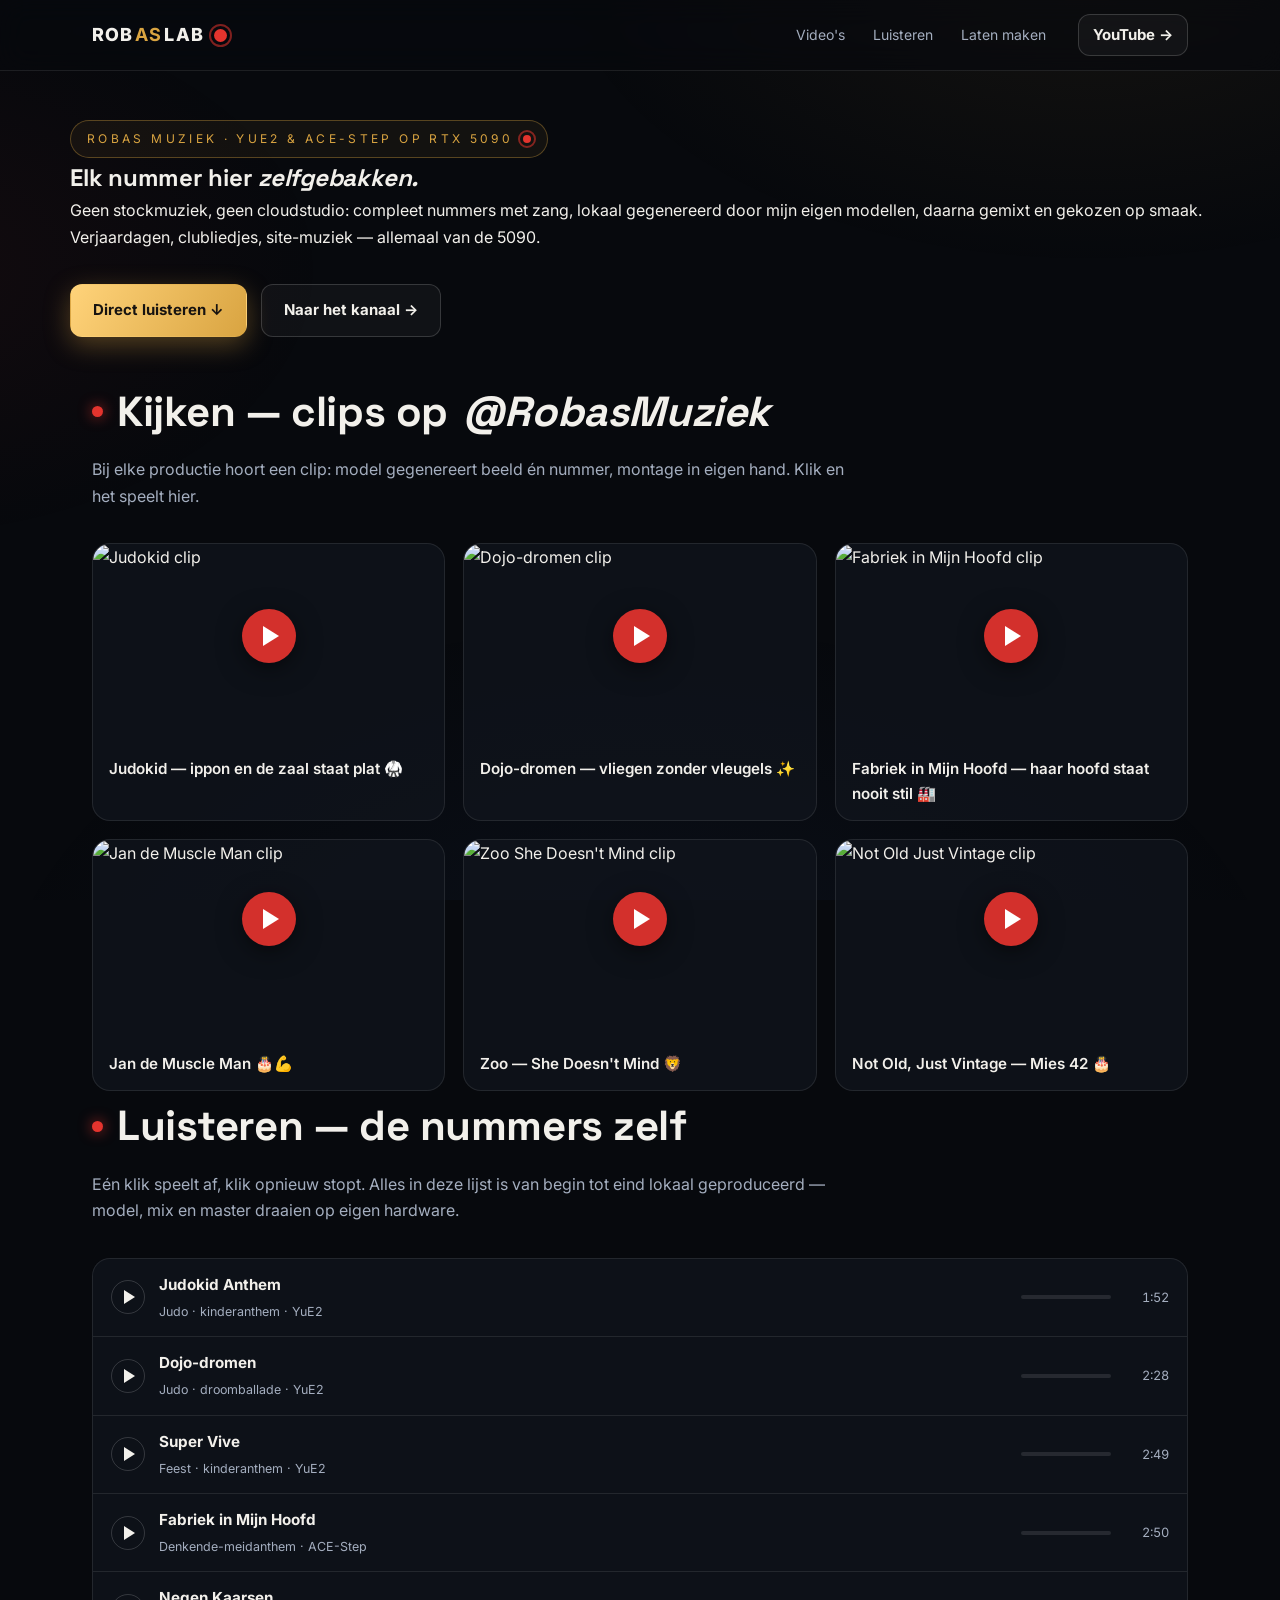
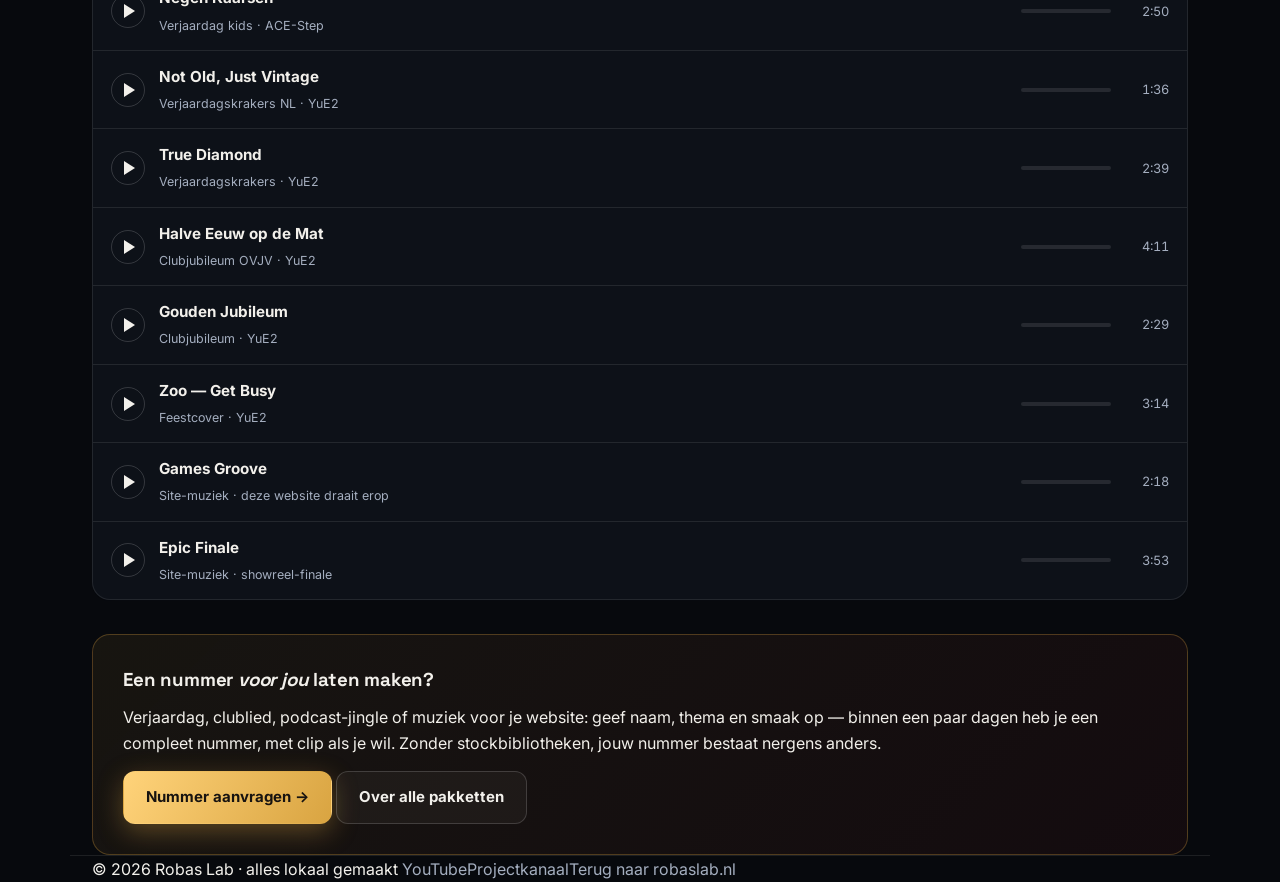
==== muziek/index.html @ 57763954 "Robas Muziek-subpagina: 12 volledige nummers (m4a), 6 YouTube-clips met speler+modal, 'laten maken' " ====
<!DOCTYPE html>
<html lang="nl">
<head>
<meta charset="utf-8">
<meta name="viewport" content="width=device-width,initial-scale=1">
<title>Robas Muziek — nummers gemaakt en gemixt op eigen machine</title>
<meta name="description" content="Alle muziek van Robas: compleet zelf geproduceerd met lokaal draaiende modellen (YuE2, ACE-Step) op één RTX 5090. Luister en kijk, en laat er een voor je maken.">
<link rel="preconnect" href="https://fonts.googleapis.com"><link rel="preconnect" href="https://fonts.gstatic.com" crossorigin>
<link href="https://fonts.googleapis.com/css2?family=Inter:wght@400;600;800&family=Space+Grotesk:wght@500;700&display=swap" rel="stylesheet">
<link rel="stylesheet" href="/assets/app.css">
<link rel="stylesheet" href="/assets/muziek.css">
<link rel="icon" href="data:image/svg+xml,<svg xmlns='http://www.w3.org/2000/svg' viewBox='0 0 100 100'><rect width='100' height='100' rx='22' fill='%2307090d'/><circle cx='50' cy='50' r='26' fill='%23e4342e'/></svg>">
<noscript><style>.rv{opacity:1!important;transform:none!important}</style></noscript>
</head>
<body>
<header><div class="wrap"><nav>
  <a class="brand" href="/">ROB<b>AS</b> LAB<span class="dot"></span></a>
  <span class="links">
    <a href="#videos">Video's</a><a href="#luisteren">Luisteren</a><a href="#latenmaken">Laten maken</a>
  </span>
  <a class="btn ghost" style="padding:8px 14px" href="https://www.youtube.com/@RobasMuziek" target="_blank" rel="noopener">YouTube →</a>
</nav></div></header>

<section class="mhero wrap">
  <span class="kicker rv">Robas Muziek · YuE2 &amp; ACE-Step op RTX 5090 <span class="dot"></span></span>
  <h1 class="rv" data-d="1">Elk nummer hier <em>zelfgebakken.</em></h1>
  <p class="lead rv" data-d="2">Geen stockmuziek, geen cloudstudio: compleet nummers met zang, lokaal gegenereerd door mijn eigen modellen, daarna gemixt en gekozen op smaak. Verjaardagen, clubliedjes, site-muziek — allemaal van de 5090.</p>
  <div class="cta rv" data-d="3">
    <a class="btn gold" href="#luisteren">Direct luisteren ↓</a>
    <a class="btn ghost" href="https://www.youtube.com/@RobasMuziek" target="_blank" rel="noopener">Naar het kanaal →</a>
  </div>
</section>

<!-- ══ VIDEO'S ══ -->
<section id="videos" class="wrap">
  <div class="sec-head">
    <h2 class="rv">Kijken — clips op <em>@RobasMuziek</em></h2>
    <p class="rv" data-d="1">Bij elke productie hoort een clip: model gegenereert beeld én nummer, montage in eigen hand. Klik en het speelt hier.</p>
  </div>
  <div class="mgrid">
    <div class="vcard rv" data-yt="zWCzYhRotI8" data-label="Judokid — ippon en de zaal staat plat">
      <img src="https://i.ytimg.com/vi/zWCzYhRotI8/hqdefault.jpg" alt="Judokid clip" loading="lazy"><span class="vp"><i></i></span>
      <div class="vt">Judokid — ippon en de zaal staat plat 🥋</div></div>
    <div class="vcard rv" data-d="1" data-yt="0TC6PW0nNoo" data-label="Dojo-dromen — vliegen zonder vleugels">
      <img src="https://i.ytimg.com/vi/0TC6PW0nNoo/hqdefault.jpg" alt="Dojo-dromen clip" loading="lazy"><span class="vp"><i></i></span>
      <div class="vt">Dojo-dromen — vliegen zonder vleugels ✨</div></div>
    <div class="vcard rv" data-d="2" data-yt="xko_4POZR04" data-label="Fabriek in Mijn Hoofd — haar hoofd staat nooit stil">
      <img src="https://i.ytimg.com/vi/xko_4POZR04/hqdefault.jpg" alt="Fabriek in Mijn Hoofd clip" loading="lazy"><span class="vp"><i></i></span>
      <div class="vt">Fabriek in Mijn Hoofd — haar hoofd staat nooit stil 🏭</div></div>
    <div class="vcard rv" data-d="3" data-yt="HF27YmNnp_c" data-label="Jan de Muscle Man — de enige waar de Hulk niet aan tippen kan">
      <img src="https://i.ytimg.com/vi/HF27YmNnp_c/hqdefault.jpg" alt="Jan de Muscle Man clip" loading="lazy"><span class="vp"><i></i></span>
      <div class="vt">Jan de Muscle Man 🎂💪</div></div>
    <div class="vcard rv" data-d="4" data-yt="4wVKZ0HcINo" data-label="Zoo — She Doesn't Mind (Dirty Thirty-Four)">
      <img src="https://i.ytimg.com/vi/4wVKZ0HcINo/hqdefault.jpg" alt="Zoo She Doesn't Mind clip" loading="lazy"><span class="vp"><i></i></span>
      <div class="vt">Zoo — She Doesn't Mind 🦁</div></div>
    <div class="vcard rv" data-d="5" data-yt="xAdsl7TCZuU" data-label="Mies 42 — Not Old, Just Vintage">
      <img src="https://i.ytimg.com/vi/xAdsl7TCZuU/hqdefault.jpg" alt="Not Old Just Vintage clip" loading="lazy"><span class="vp"><i></i></span>
      <div class="vt">Not Old, Just Vintage — Mies 42 🎂</div></div>
  </div>
</section>

<!-- ══ LUISTEREN ══ -->
<section id="luisteren" class="wrap">
  <div class="sec-head">
    <h2 class="rv">Luisteren — de nummers zelf</h2>
    <p class="rv" data-d="1">Eén klik speelt af, klik opnieuw stopt. Alles in deze lijst is van begin tot eind lokaal geproduceerd — model, mix en master draaien op eigen hardware.</p>
  </div>
  <div class="player rv" data-d="2">
    <div class="prow" data-src="/media/muziek/judokid.m4a" data-dur="112"><span class="pbtn"><i></i></span><span class="pinfo"><b>Judokid Anthem</b><span>Judo · kinderanthem · YuE2</span></span><span class="pbar"><u></u></span><span class="ptime">1:52</span></div>
    <div class="prow" data-src="/media/muziek/dojo-dromen.m4a" data-dur="148"><span class="pbtn"><i></i></span><span class="pinfo"><b>Dojo-dromen</b><span>Judo · droomballade · YuE2</span></span><span class="pbar"><u></u></span><span class="ptime">2:28</span></div>
    <div class="prow" data-src="/media/muziek/super-vive.m4a" data-dur="169"><span class="pbtn"><i></i></span><span class="pinfo"><b>Super Vive</b><span>Feest · kinderanthem · YuE2</span></span><span class="pbar"><u></u></span><span class="ptime">2:49</span></div>
    <div class="prow" data-src="/media/muziek/fabriek.m4a" data-dur="170"><span class="pbtn"><i></i></span><span class="pinfo"><b>Fabriek in Mijn Hoofd</b><span>Denkende-meidanthem · ACE-Step</span></span><span class="pbar"><u></u></span><span class="ptime">2:50</span></div>
    <div class="prow" data-src="/media/muziek/negen-kaarsen.m4a" data-dur="170"><span class="pbtn"><i></i></span><span class="pinfo"><b>Negen Kaarsen</b><span>Verjaardag kids · ACE-Step</span></span><span class="pbar"><u></u></span><span class="ptime">2:50</span></div>
    <div class="prow" data-src="/media/muziek/not-old-vintage.m4a" data-dur="96"><span class="pbtn"><i></i></span><span class="pinfo"><b>Not Old, Just Vintage</b><span>Verjaardagskrakers NL · YuE2</span></span><span class="pbar"><u></u></span><span class="ptime">1:36</span></div>
    <div class="prow" data-src="/media/muziek/true-diamond.m4a" data-dur="159"><span class="pbtn"><i></i></span><span class="pinfo"><b>True Diamond</b><span>Verjaardagskrakers · YuE2</span></span><span class="pbar"><u></u></span><span class="ptime">2:39</span></div>
    <div class="prow" data-src="/media/muziek/halve-eeuw.m4a" data-dur="251"><span class="pbtn"><i></i></span><span class="pinfo"><b>Halve Eeuw op de Mat</b><span>Clubjubileum OVJV · YuE2</span></span><span class="pbar"><u></u></span><span class="ptime">4:11</span></div>
    <div class="prow" data-src="/media/muziek/gouden-jubileum.m4a" data-dur="149"><span class="pbtn"><i></i></span><span class="pinfo"><b>Gouden Jubileum</b><span>Clubjubileum · YuE2</span></span><span class="pbar"><u></u></span><span class="ptime">2:29</span></div>
    <div class="prow" data-src="/media/muziek/zoo-get-busy.m4a" data-dur="194"><span class="pbtn"><i></i></span><span class="pinfo"><b>Zoo — Get Busy</b><span>Feestcover · YuE2</span></span><span class="pbar"><u></u></span><span class="ptime">3:14</span></div>
    <div class="prow" data-src="/media/muziek/games-groove.m4a" data-dur="138"><span class="pbtn"><i></i></span><span class="pinfo"><b>Games Groove</b><span>Site-muziek · deze website draait erop</span></span><span class="pbar"><u></u></span><span class="ptime">2:18</span></div>
    <div class="prow" data-src="/media/muziek/epic-finale.m4a" data-dur="233"><span class="pbtn"><i></i></span><span class="pinfo"><b>Epic Finale</b><span>Site-muziek · showreel-finale</span></span><span class="pbar"><u></u></span><span class="ptime">3:53</span></div>
  </div>
</section>

<!-- ══ LATEN MAKEN ══ -->
<section id="latenmaken" class="wrap">
  <div class="mbox rv">
    <h3>Een nummer <em>voor jou</em> laten maken?</h3>
    <p>Verjaardag, clublied, podcast-jingle of muziek voor je website: geef naam, thema en smaak op — binnen een paar dagen heb je een compleet nummer, met clip als je wil. Zonder stockbibliotheken, jouw nummer bestaat nergens anders.</p>
    <div class="row" style="margin-top:14px"><a class="btn gold" href="mailto:robaslab@gmail.com?subject=Muziek%20laten%20maken&body=Thema%2Fnaam%3A%20%0AWanneer%20is%27t%20voor%3A%20%0ASmaak%20(stijl%2C%20voorbeelden)%3A%20">Nummer aanvragen →</a>
    <a class="btn ghost" href="/#diensten">Over alle pakketten</a></div>
  </div>
</section>

<footer class="wrap"><div class="frow">
  <span>© 2026 Robas Lab · alles lokaal gemaakt</span>
  <span class="fsocials"><a href="https://www.youtube.com/@RobasMuziek" target="_blank" rel="noopener">YouTube</a><a href="https://www.youtube.com/@RobasLab" target="_blank" rel="noopener">Projectkanaal</a><a href="/">Terug naar robaslab.nl</a></span>
</div></footer>

<!-- lightbox -->
<figure id="lb"><button class="x" aria-label="Sluiten">×</button><div class="frame"></div><figcaption></figcaption></figure>

<script src="/assets/muziek.js" defer></script>
</body>
</html>
---- assets/app.css ----
/* ═══════════════ ROBAS LAB — huisstijl 2026 ═══════════════ */
:root{
  --bg:#07090d; --bg2:#0b0f16; --panel:rgba(17,22,30,.72); --panel-solid:#11151d;
  --tx:#f2f0eb; --dim:#a4aebf; --acc:#d9a441; --acc2:#ffd37a; --red:#e4342e;
  --line:rgba(255,255,255,.09); --line2:rgba(255,255,255,.16);
  --glass:blur(14px) saturate(1.3);
  --r:18px; --shadow:0 18px 50px rgba(0,0,0,.5);
}
*{box-sizing:border-box;margin:0;padding:0}
html{scroll-behavior:smooth;scroll-padding-top:92px}
body{background:var(--bg);color:var(--tx);font-family:Inter,ui-sans-serif,system-ui,"Segoe UI",Roboto,Arial,sans-serif;line-height:1.65;overflow-x:hidden}
body::before{content:"";position:fixed;inset:0;background:
  radial-gradient(900px 520px at 85% -5%, rgba(217,164,65,.07), transparent 60%),
  radial-gradient(760px 460px at -10% 30%, rgba(228,52,46,.06), transparent 60%),
  radial-gradient(1100px 700px at 50% 115%, rgba(70,110,190,.08), transparent 60%);
  pointer-events:none;z-index:0}
h1,h2,h3,.disp{font-family:"Space Grotesk",Inter,sans-serif;letter-spacing:-.01em}
a{color:var(--acc);text-decoration:none}
img,video{max-width:100%;display:block}
.wrap{max-width:1140px;margin:0 auto;padding:0 22px;position:relative;z-index:2}
::selection{background:var(--red);color:#fff}

/* ── voortgangsbalk + header ── */
#bar{position:fixed;top:0;left:0;height:3px;width:0;z-index:60;
  background:linear-gradient(90deg,var(--red),var(--acc));box-shadow:0 0 12px rgba(217,164,65,.7)}
header{position:fixed;top:0;left:0;right:0;z-index:50;background:rgba(7,9,13,.62);backdrop-filter:var(--glass);
  border-bottom:1px solid var(--line);transition:background .3s}
header.solid{background:rgba(7,9,13,.88)}
nav{display:flex;align-items:center;gap:20px;height:70px}
.brand{font-weight:800;letter-spacing:.06em;font-size:18px;color:var(--tx);display:flex;align-items:center;gap:2px}
.brand b{color:var(--acc)}
.dot{position:relative;width:13px;height:13px;border-radius:50%;background:var(--red);margin-left:8px;flex:none}
.dot::after{content:"";position:absolute;inset:-5px;border-radius:50%;border:2px solid rgba(228,52,46,.55);animation:ping 2.4s ease-out infinite}
@keyframes ping{0%{transform:scale(.4);opacity:1}70%{transform:scale(1.5);opacity:0}100%{opacity:0}}
nav .links{margin-left:auto;display:flex;gap:4px;align-items:center}
nav .links a{color:var(--dim);font-size:14px;padding:8px 12px;border-radius:10px;transition:.2s}
nav .links a:hover{color:var(--tx);background:rgba(255,255,255,.06)}
nav .links a.on{color:var(--acc)}
#bgmBtn{display:flex;align-items:center;gap:9px;border:1px solid var(--line2);background:rgba(255,255,255,.05);
  color:var(--tx);border-radius:999px;padding:8px 14px;font:inherit;font-size:13px;cursor:pointer;transition:.25s}
#bgmBtn:hover{border-color:var(--acc);color:var(--acc)}
#bgmBtn .eq{display:flex;gap:2px;align-items:flex-end;height:14px}
#bgmBtn .eq i{width:3px;background:var(--dim);border-radius:2px;transition:background .3s}
#bgmBtn .eq i:nth-child(1){height:4px}#bgmBtn .eq i:nth-child(2){height:9px}#bgmBtn .eq i:nth-child(3){height:6px}#bgmBtn .eq i:nth-child(4){height:11px}#bgmBtn .eq i:nth-child(5){height:5px}
#bgmBtn.on{border-color:var(--acc);color:var(--acc);box-shadow:0 0 18px rgba(217,164,65,.25)}
#bgmBtn.on .eq i{background:var(--acc);animation:eq .9s ease-in-out infinite}
#bgmBtn.on .eq i:nth-child(2){animation-delay:.15s}#bgmBtn.on .eq i:nth-child(3){animation-delay:.3s}
#bgmBtn.on .eq i:nth-child(4){animation-delay:.45s}#bgmBtn.on .eq i:nth-child(5){animation-delay:.6s}
@keyframes eq{0%,100%{height:4px}50%{height:14px}}

/* ── hero ── */
#net{position:fixed;inset:0;width:100%;height:100%;z-index:1;pointer-events:none}
.hero{min-height:100svh;display:flex;flex-direction:column;justify-content:center;padding:110px 0 70px;position:relative}
.hero-grid{display:grid;grid-template-columns:1.35fr .9fr;gap:44px;align-items:center}
.term{background:rgba(10,13,19,.85);border:1px solid rgba(217,164,65,.30);border-radius:14px;overflow:hidden;
  box-shadow:0 22px 60px rgba(0,0,0,.55),0 0 40px rgba(217,164,65,.08);backdrop-filter:blur(6px)}
.term .tbar{display:flex;align-items:center;gap:7px;padding:10px 14px;border-bottom:1px solid var(--line);background:rgba(255,255,255,.03)}
.term .tbar i{width:10px;height:10px;border-radius:50%;opacity:.85}
.term .tbar span{margin-left:8px;font-size:11.5px;color:var(--dim);font-family:ui-monospace,Consolas,Menlo,monospace;letter-spacing:.06em}
.term pre{margin:0;padding:16px 16px 18px;font-family:ui-monospace,Consolas,Menlo,monospace;font-size:12.6px;line-height:1.8;color:#9fb3c8;min-height:272px;white-space:pre-wrap}
.term pre b{color:var(--acc);font-weight:600}
.term pre em{color:#7bd88f;font-style:normal}
.term pre s{color:#5f6b7d;text-decoration:none}
.term .cursor{display:inline-block;width:8px;height:14px;background:var(--acc);vertical-align:-2px;animation:blink 1.1s steps(1) infinite}
@keyframes blink{50%{opacity:0}}
.kicker{display:inline-flex;align-items:center;gap:10px;font-size:12px;letter-spacing:.28em;text-transform:uppercase;color:var(--acc);
  border:1px solid rgba(217,164,65,.35);border-radius:999px;padding:8px 16px;background:rgba(217,164,65,.06);width:max-content}
.kicker .dot{width:8px;height:8px;margin:0}
.hero h1{font-size:clamp(38px,7vw,74px);line-height:1.04;font-weight:800;margin-top:22px;max-width:16ch}
.hero h1 em{font-style:normal;background:linear-gradient(92deg,var(--acc2),var(--acc) 55%,var(--red));
  -webkit-background-clip:text;background-clip:text;color:transparent}
.hero .lead{max-width:640px;margin-top:22px;color:var(--dim);font-size:clamp(15px,2vw,19px)}
.badges{display:flex;gap:10px;flex-wrap:wrap;margin-top:26px}
.badge{border:1px solid var(--line);border-radius:999px;padding:8px 15px;font-size:13px;color:var(--dim);
  background:rgba(17,21,29,.55);backdrop-filter:blur(6px)}
.badge b{color:var(--acc);font-weight:600}
.cta{display:flex;gap:14px;margin-top:34px;flex-wrap:wrap}
.btn{display:inline-flex;align-items:center;gap:9px;text-align:center;font-weight:700;border-radius:12px;
  padding:13px 22px;font-size:15px;cursor:pointer;border:1px solid transparent;transition:.25s;font-family:inherit}
.btn.gold{background:linear-gradient(120deg,var(--acc2),var(--acc));color:#171310;box-shadow:0 8px 26px rgba(217,164,65,.35)}
.btn.gold:hover{transform:translateY(-2px);box-shadow:0 12px 34px rgba(217,164,65,.5)}
.btn.red{background:linear-gradient(120deg,#f0554f,var(--red));color:#fff;box-shadow:0 8px 26px rgba(228,52,46,.35)}
.btn.red:hover{transform:translateY(-2px)}
.btn.ghost{background:rgba(255,255,255,.04);border-color:var(--line2);color:var(--tx)}
.btn.ghost:hover{border-color:var(--acc);color:var(--acc)}
.hero .scrollhint{position:absolute;left:50%;bottom:26px;transform:translateX(-50%);color:var(--dim);font-size:11px;
  letter-spacing:.2em;text-transform:uppercase;display:flex;flex-direction:column;align-items:center;gap:8px;opacity:.8}
.hero .scrollhint::after{content:"";width:1px;height:34px;background:linear-gradient(var(--acc),transparent);animation:drop 1.8s ease-in-out infinite}
@keyframes drop{0%{transform:scaleY(0);transform-origin:top}50%{transform:scaleY(1)}100%{transform:scaleY(0);transform-origin:bottom}}

/* ── stats ── */
.stats{display:grid;grid-template-columns:repeat(4,1fr);gap:14px;margin-top:46px}
.stat{background:var(--panel);border:1px solid var(--line);border-radius:var(--r);padding:18px 16px;backdrop-filter:blur(8px);
  transition:border-color .3s,transform .3s}
.stat:hover{border-color:rgba(217,164,65,.5);transform:translateY(-3px)}
.stat .n{font-family:"Space Grotesk";font-size:clamp(26px,4vw,38px);font-weight:700;color:var(--acc);line-height:1}
.stat .n small{font-size:.45em;color:var(--dim);font-weight:500}
.stat .l{font-size:12.5px;color:var(--dim);margin-top:7px}
.footnote{font-size:12px;color:#77839a;margin-top:22px}

/* ── marquee ── */
.marquee{border-top:1px solid var(--line);border-bottom:1px solid var(--line);overflow:hidden;padding:14px 0;
  background:rgba(255,255,255,.02);position:relative;z-index:2}
.marquee .track{display:flex;gap:44px;white-space:nowrap;width:max-content;animation:slide 36s linear infinite}
.marquee span{color:var(--dim);font-size:13px;letter-spacing:.12em;text-transform:uppercase;display:flex;gap:44px;align-items:center}
.marquee b{color:var(--acc);font-weight:600}
.marquee i{color:var(--red);font-style:normal}
@keyframes slide{to{transform:translateX(-50%)}}

/* ── secties ── */
section{padding:84px 0;position:relative;z-index:2}
.sec-head{margin-bottom:34px}
h2{font-size:clamp(26px,4vw,42px);display:flex;align-items:center;gap:14px}
h2::before{content:"";width:11px;height:11px;border-radius:50%;background:var(--red);flex:none;box-shadow:0 0 14px rgba(228,52,46,.8)}
.sec-head p{color:var(--dim);margin-top:10px;max-width:760px}
.chips{display:flex;gap:10px;flex-wrap:wrap;margin-top:20px}
.chip{border:1px solid var(--line2);background:transparent;color:var(--dim);border-radius:999px;padding:8px 16px;
  font:inherit;font-size:13px;cursor:pointer;transition:.2s}
.chip:hover{color:var(--tx);border-color:var(--acc)}
.chip.on{background:var(--acc);border-color:var(--acc);color:#171310;font-weight:700}

/* ── showcase grid + kaarten ── */
.grid{display:grid;grid-template-columns:repeat(auto-fill,minmax(320px,1fr));gap:20px}
.card{position:relative;background:var(--panel);border:1px solid var(--line);border-radius:var(--r);overflow:hidden;
  display:flex;flex-direction:column;backdrop-filter:blur(8px);transition:transform .35s cubic-bezier(.2,.7,.3,1),border-color .35s,box-shadow .35s,opacity .4s}
.card:hover{border-color:rgba(217,164,65,.45);box-shadow:var(--shadow),0 0 0 1px rgba(217,164,65,.15)}
.card.dimmed{opacity:.25;filter:grayscale(.6)}
.card .media{position:relative;aspect-ratio:16/9;background:#000;cursor:pointer;border-bottom:1px solid var(--line)}
.card .media img{width:100%;height:100%;object-fit:cover;transition:transform .5s,filter .5s;filter:saturate(.9)}
.card:hover .media img{transform:scale(1.05);filter:saturate(1.1)}
.card .media .play{position:absolute;inset:0;display:grid;place-items:center;background:linear-gradient(rgba(0,0,0,.1),rgba(0,0,0,.45));transition:.3s}
.card .media .play i{width:58px;height:58px;border-radius:50%;display:grid;place-items:center;font-style:normal;font-size:20px;
  background:rgba(7,9,13,.78);border:1.5px solid rgba(255,255,255,.75);color:#fff;backdrop-filter:blur(4px);box-shadow:0 6px 18px rgba(0,0,0,.5);transition:.3s}
.card .media:hover .play i{background:var(--red);border-color:var(--red);transform:scale(1.12)}
.card .media .dur{position:absolute;right:10px;bottom:10px;font-size:11.5px;background:rgba(7,9,13,.8);border:1px solid var(--line);
  border-radius:6px;padding:3px 8px;color:#cfd6e2}
.card .body{padding:20px 22px 22px;display:flex;flex-direction:column;gap:10px;flex:1}
.tag{align-self:flex-start;font-size:10.5px;letter-spacing:.14em;text-transform:uppercase;color:var(--acc);
  border:1px solid rgba(217,164,65,.4);border-radius:6px;padding:3px 9px;background:rgba(217,164,65,.07)}
.tag.red{color:#ff8d88;border-color:rgba(228,52,46,.45);background:rgba(228,52,46,.08)}
.tag.blue{color:#7fb2ff;border-color:rgba(100,150,255,.4);background:rgba(100,150,255,.08)}
.card h3{font-size:19px}
.card p{color:var(--dim);font-size:14.5px;display:-webkit-box;-webkit-line-clamp:4;-webkit-box-orient:vertical;overflow:hidden}
.card .row{display:flex;gap:10px;margin-top:auto;padding-top:12px;flex-wrap:wrap}
.card .mini{font-size:13px;font-weight:600;border:1px solid var(--line2);border-radius:9px;padding:8px 13px;color:var(--tx);
  background:rgba(255,255,255,.03);cursor:pointer;transition:.2s;font-family:inherit}
.card .mini:hover{border-color:var(--acc);color:var(--acc)}
.card .mini.solid{background:var(--acc);border-color:var(--acc);color:#171310}
.card .mini.solid:hover{filter:brightness(1.1);color:#171310}

/* muziek-kaart */
.trackrow{display:flex;align-items:center;gap:12px;border:1px solid var(--line);border-radius:12px;padding:10px 14px;background:rgba(255,255,255,.03)}
.trackrow button{width:38px;height:38px;flex:none;border-radius:50%;border:1px solid var(--line2);background:rgba(255,255,255,.05);
  color:var(--tx);font-size:14px;cursor:pointer;transition:.2s}
.trackrow button:hover{border-color:var(--acc);color:var(--acc)}
.trackrow button.playing{background:var(--acc);border-color:var(--acc);color:#171310}
.trackrow .tt{font-size:14px;font-weight:600}
.trackrow .ts{font-size:12px;color:var(--dim)}
.prog{flex:1;height:4px;border-radius:2px;background:rgba(255,255,255,.12);overflow:hidden}
.prog i{display:block;height:100%;width:0;background:var(--acc)}

/* ── live ── */
.livegrid{display:grid;grid-template-columns:1.35fr 1fr;gap:20px}
.livebox{border:1px solid var(--line);border-radius:var(--r);overflow:hidden;background:var(--panel-solid);position:relative;min-height:380px}
.livebox iframe{position:absolute;inset:0;width:100%;height:100%;border:0;background:#000}

/* ── diensten ── */
.pack{position:relative;background:var(--panel);border:1px solid var(--line);border-radius:var(--r);padding:26px 24px;
  display:flex;flex-direction:column;gap:12px;backdrop-filter:blur(8px);transition:transform .35s,border-color .35s,box-shadow .35s}
.pack:hover{border-color:rgba(217,164,65,.5);box-shadow:var(--shadow)}
.pack .num{font-family:"Space Grotesk";font-size:13px;color:var(--dim);letter-spacing:.2em}
.pack h3{font-size:22px}
.pack .price{font-family:"Space Grotesk";font-weight:700;color:var(--acc);font-size:17px}
.pack ul{list-style:none;color:var(--dim);font-size:14.5px;display:flex;flex-direction:column;gap:8px}
.pack li::before{content:"›";color:var(--red);font-weight:800;margin-right:9px}
.pack .btn{margin-top:auto;justify-content:center}
.pack.hot{border-color:rgba(217,164,65,.45);background:linear-gradient(160deg,rgba(217,164,65,.09),var(--panel))}
.pack .ribbon{position:absolute;top:-11px;right:18px;font-size:11px;font-weight:800;letter-spacing:.12em;text-transform:uppercase;
  background:linear-gradient(120deg,var(--acc2),var(--acc));color:#171310;padding:4px 12px;border-radius:999px;box-shadow:0 4px 14px rgba(217,164,65,.4)}

/* ── over ── */
.over{display:grid;grid-template-columns:1.5fr 1fr;gap:26px;align-items:start}
.prose p{color:var(--dim);margin-bottom:14px;font-size:15.5px}
.prose b{color:var(--tx)}
.timeline{border-left:2px solid var(--line);margin-left:8px;padding-left:24px;display:flex;flex-direction:column;gap:22px}
.tl{position:relative}
.tl::before{content:"";position:absolute;left:-31px;top:6px;width:12px;height:12px;border-radius:50%;background:var(--acc);box-shadow:0 0 12px rgba(217,164,65,.6)}
.tl h4{font-size:15.5px}.tl span{color:var(--dim);font-size:13.5px}
.principles{display:flex;flex-direction:column;gap:12px}
.pr{border:1px solid var(--line);border-left:3px solid var(--red);border-radius:12px;padding:14px 16px;background:rgba(255,255,255,.03)}
.pr b{display:block;font-size:14.5px;margin-bottom:3px}
.pr span{color:var(--dim);font-size:13.5px}

/* ── contact ── */
.contact{background:linear-gradient(150deg,rgba(217,164,65,.08),rgba(17,22,30,.85) 45%,rgba(228,52,46,.07));
  border:1px solid var(--line2);border-radius:26px;padding:clamp(28px,5vw,56px);text-align:center;position:relative;overflow:hidden}
.contact::before{content:"";position:absolute;width:340px;height:340px;border-radius:50%;background:radial-gradient(rgba(228,52,46,.18),transparent 70%);
  top:-140px;right:-100px;pointer-events:none}
.contact .lbl{font-size:13px;letter-spacing:.22em;text-transform:uppercase;color:var(--dim)}
.contact .mail{font-family:"Space Grotesk";font-size:clamp(24px,5vw,44px);font-weight:800;color:var(--acc);display:inline-block;margin:12px 0 6px;word-break:break-all}
.contact .mail:hover{color:var(--acc2)}
.socials{display:flex;gap:12px;justify-content:center;flex-wrap:wrap;margin-top:26px}
.socials a{border:1px solid var(--line2);border-radius:12px;padding:10px 16px;color:var(--dim);font-size:14px;transition:.2s}
.socials a:hover{color:var(--acc);border-color:var(--acc);transform:translateY(-2px)}

/* ── footer ── */
footer{border-top:1px solid var(--line);padding:30px 0;position:relative;z-index:2}
footer .foot{display:flex;gap:20px;flex-wrap:wrap;justify-content:space-between;align-items:center;color:var(--dim);font-size:14px}
footer a{color:var(--dim)}footer a:hover{color:var(--acc)}

/* ── lightbox ── */
#lb{position:fixed;inset:0;z-index:100;background:rgba(4,6,9,.88);backdrop-filter:blur(8px);display:none;
  align-items:center;justify-content:center;padding:24px}
#lb.show{display:flex;animation:fadein .25s ease}
@keyframes fadein{from{opacity:0}to{opacity:1}}
#lb .frame{position:relative;width:min(1080px,96vw);aspect-ratio:16/9;max-height:86vh;border-radius:16px;overflow:hidden;
  border:1px solid var(--line2);box-shadow:0 30px 80px rgba(0,0,0,.7);background:#000}
#lb video,#lb iframe{position:absolute;inset:0;width:100%;height:100%;border:0}
#lb .x{position:absolute;top:-42px;right:0;background:rgba(255,255,255,.08);border:1px solid var(--line2);color:#fff;
  width:34px;height:34px;border-radius:50%;cursor:pointer;font-size:16px}
#lb .x:hover{background:var(--red);border-color:var(--red)}
#lb figcaption{position:absolute;top:0;left:0;padding:12px 16px;font-size:14px;background:linear-gradient(rgba(0,0,0,.7),transparent);width:100%}

/* ── reveal ── */
.rv{opacity:0;transform:translateY(26px);transition:opacity .7s ease,transform .7s cubic-bezier(.2,.7,.3,1)}
.rv.in{opacity:1;transform:none}
.rv[data-d="1"]{transition-delay:.08s}.rv[data-d="2"]{transition-delay:.16s}.rv[data-d="3"]{transition-delay:.24s}
.rv[data-d="4"]{transition-delay:.32s}.rv[data-d="5"]{transition-delay:.4s}

/* toast */
#toast{position:fixed;bottom:26px;left:50%;transform:translate(-50%,80px);background:var(--panel-solid);border:1px solid var(--acc);
  color:var(--tx);border-radius:12px;padding:11px 18px;font-size:14px;z-index:120;transition:transform .35s;pointer-events:none}
#toast.show{transform:translate(-50%,0)}

/* ── responsive ── */
@media(max-width:940px){.livegrid,.over{grid-template-columns:1fr}.stats{grid-template-columns:repeat(2,1fr)}
  .hero-grid{grid-template-columns:1fr}.term{display:none}}
@media(max-width:640px){
  nav{height:auto;flex-wrap:wrap;gap:10px;padding:10px 0}
  nav .links{margin-left:0;width:100%;order:3;justify-content:space-between;flex-wrap:nowrap;gap:0}
  nav .links a{font-size:12.5px;padding:9px 4px}
  #bgmBtn{margin-left:auto;order:2;padding:7px 12px}
  .hero{min-height:auto;padding:104px 0 44px}
  .hero .scrollhint{display:none}
  .grid{grid-template-columns:1fr}
  html{scroll-padding-top:112px}
}
@media(prefers-reduced-motion:reduce){
  *,*::before,*::after{animation-duration:.001s!important;transition-duration:.15s!important}
  html{scroll-behavior:auto}
  .rv{opacity:1;transform:none}
  #net{display:none}
}

/* ── modelpark ── */
.mparks{display:grid;grid-template-columns:repeat(auto-fit,minmax(300px,1fr));gap:18px;margin-top:28px}
.mcard{background:var(--panel);border:1px solid var(--line);border-radius:var(--r);padding:22px 22px 18px;backdrop-filter:var(--glass);
  transition:transform .3s,border-color .3s,box-shadow .3s}
.mcard:hover{transform:translateY(-4px);border-color:rgba(217,164,65,.45);box-shadow:var(--shadow)}
.mcard h3{font-size:1rem;letter-spacing:.05em;text-transform:uppercase;color:var(--acc);margin-bottom:12px}
.mcard ul{list-style:none;display:flex;flex-direction:column;gap:8px}
.mcard li{font-size:.9rem;color:var(--tx);line-height:1.5;padding-left:15px;position:relative}
.mcard li::before{content:"";position:absolute;left:0;top:.55em;width:6px;height:6px;border-radius:50%;
  background:linear-gradient(135deg,var(--acc),var(--red))}
.mnote{margin-top:14px;font-size:.78rem;color:var(--dim);border-top:1px dashed var(--line);padding-top:10px}
---- assets/muziek.css ----
/* ═══ ROBAS MUZIEK — subpagina-stijl (bovenop app.css) ═══ */
.mhero{padding:120px 0 40px}
.mgrid{display:grid;grid-template-columns:repeat(auto-fit,minmax(280px,1fr));gap:18px;margin-top:26px}
.vcard{background:var(--panel);border:1px solid var(--line);border-radius:var(--r);overflow:hidden;cursor:pointer;
  transition:transform .3s,border-color .3s,box-shadow .3s;position:relative}
.vcard:hover{transform:translateY(-4px);border-color:rgba(217,164,65,.45);box-shadow:var(--shadow)}
.vcard img{width:100%;aspect-ratio:16/9;object-fit:cover;display:block}
.vcard .vt{padding:14px 16px;font-weight:600;font-size:.95rem}
.vcard .vp{position:absolute;top:calc(50% - 46px);left:50%;transform:translate(-50%,-50%);width:54px;height:54px;border-radius:50%;
  background:rgba(228,52,46,.92);display:flex;align-items:center;justify-content:center;box-shadow:0 6px 24px rgba(0,0,0,.5)}
.vcard .vp i{width:0;height:0;border-left:16px solid #fff;border-top:10px solid transparent;border-bottom:10px solid transparent;margin-left:4px}

.player{margin-top:26px;border:1px solid var(--line);border-radius:var(--r);background:var(--panel);backdrop-filter:var(--glass);overflow:hidden}
.prow{display:flex;align-items:center;gap:14px;padding:13px 18px;border-bottom:1px solid var(--line);cursor:pointer;transition:background .2s}
.prow:last-child{border-bottom:none}
.prow:hover{background:rgba(217,164,65,.06)}
.prow.on{background:rgba(217,164,65,.10)}
.pbtn{flex:0 0 34px;width:34px;height:34px;border-radius:50%;border:1px solid var(--line2);display:flex;align-items:center;justify-content:center;transition:border-color .2s,background .2s}
.prow:hover .pbtn,.prow.on .pbtn{border-color:var(--acc)}
.pbtn i{width:0;height:0;border-left:11px solid var(--tx);border-top:7px solid transparent;border-bottom:7px solid transparent;margin-left:2px}
.prow.on .pbtn i{border:none;width:11px;height:12px;border-left:4px solid var(--acc);border-right:4px solid var(--acc);margin-left:0}
.pinfo{flex:1;min-width:0}
.pinfo b{display:block;font-size:.95rem}
.pinfo span{font-size:.78rem;color:var(--dim)}
.pbar{flex:0 0 90px;height:4px;border-radius:2px;background:rgba(255,255,255,.10);overflow:hidden}
.pbar u{display:block;height:100%;width:0;background:linear-gradient(90deg,var(--red),var(--acc))}
.ptime{flex:0 0 44px;text-align:right;font-size:.8rem;color:var(--dim);font-variant-numeric:tabular-nums}

.mbox{margin-top:34px;padding:30px;border:1px solid rgba(217,164,65,.3);border-radius:var(--r);
  background:linear-gradient(135deg,rgba(217,164,65,.08),rgba(228,52,46,.06))}
.mbox h3{margin-bottom:8px}
@media(max-width:640px){.pbar{display:none}.mhero{padding:96px 0 24px}}
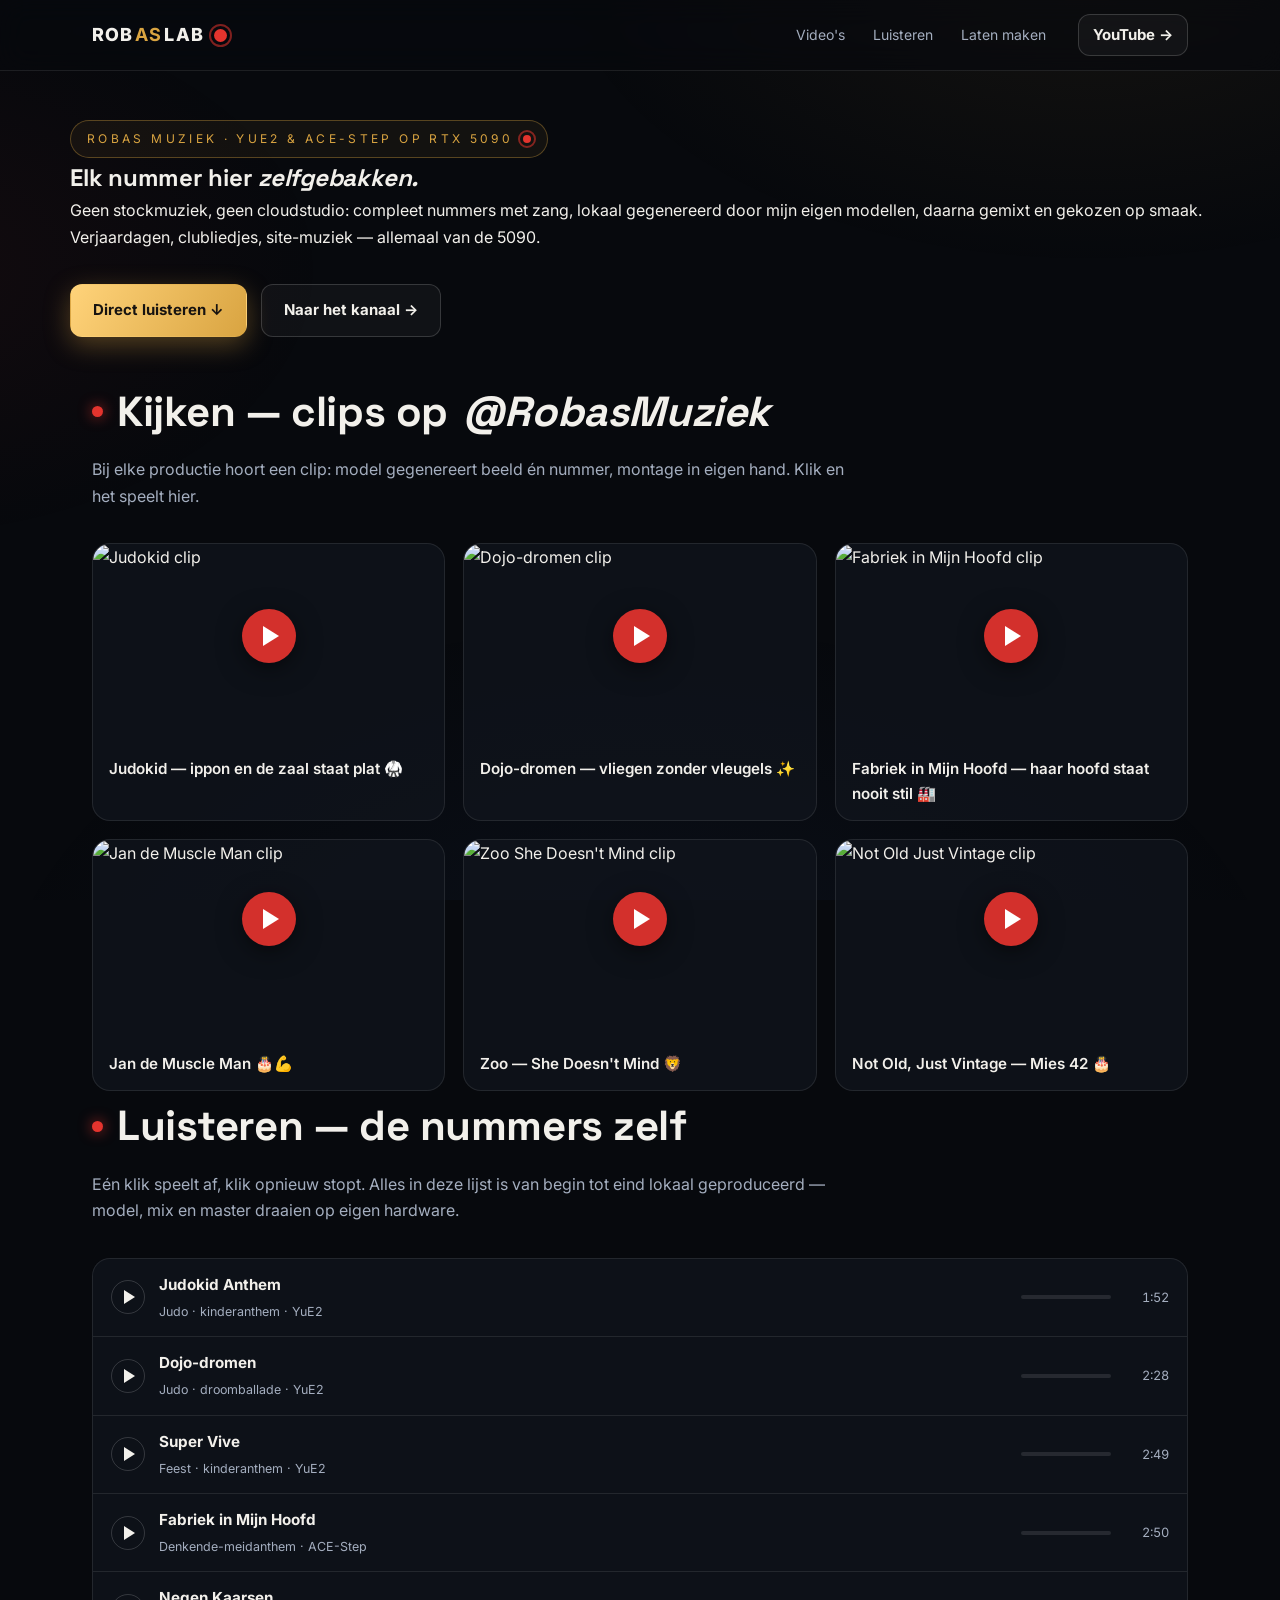
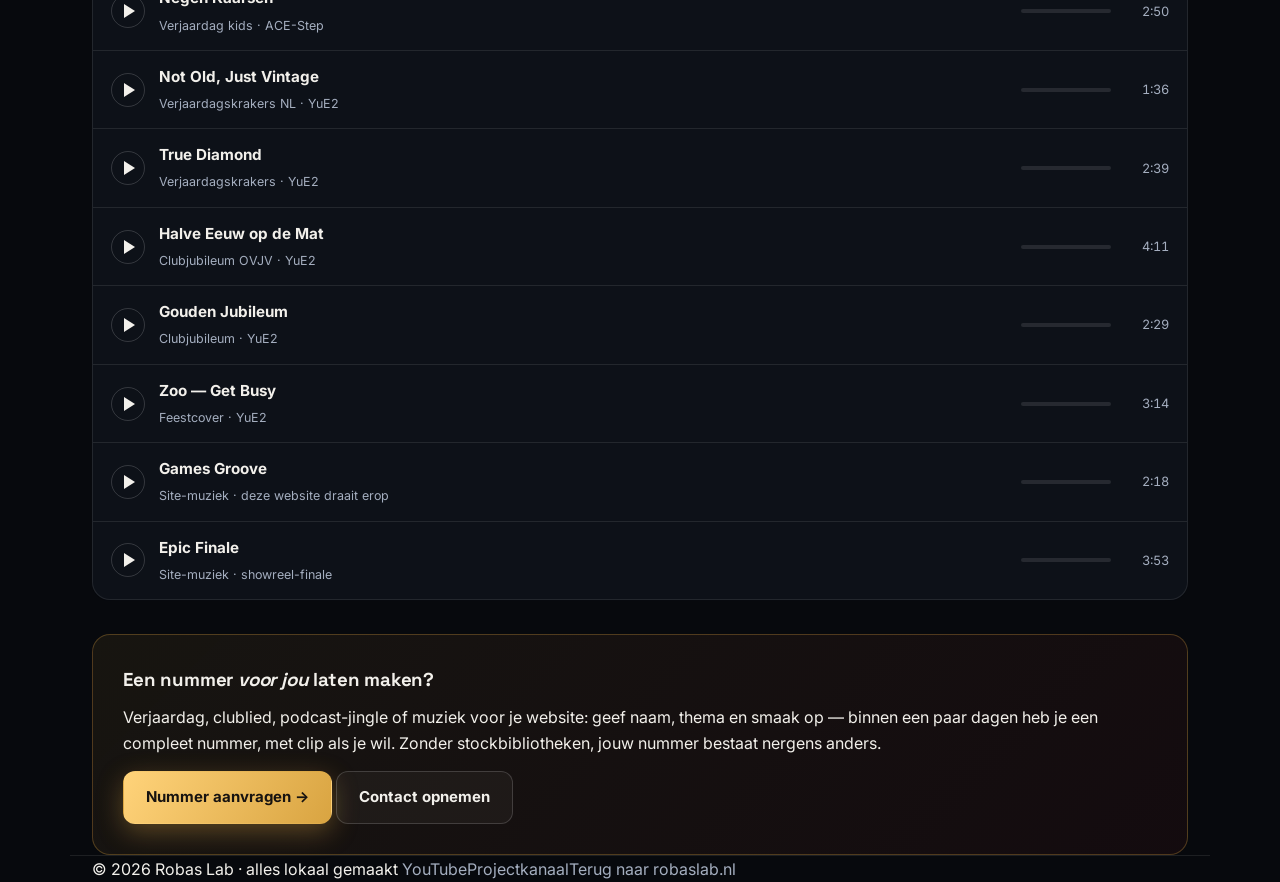
==== commit 4d1a5621: "site-inhoud bijgewerkt: modelpark, nav en contactstroom" ====
--- a/muziek/index.html
+++ b/muziek/index.html
@@ -87,7 +87,7 @@
     <h3>Een nummer <em>voor jou</em> laten maken?</h3>
     <p>Verjaardag, clublied, podcast-jingle of muziek voor je website: geef naam, thema en smaak op — binnen een paar dagen heb je een compleet nummer, met clip als je wil. Zonder stockbibliotheken, jouw nummer bestaat nergens anders.</p>
     <div class="row" style="margin-top:14px"><a class="btn gold" href="mailto:robaslab@gmail.com?subject=Muziek%20laten%20maken&body=Thema%2Fnaam%3A%20%0AWanneer%20is%27t%20voor%3A%20%0ASmaak%20(stijl%2C%20voorbeelden)%3A%20">Nummer aanvragen →</a>
-    <a class="btn ghost" href="/#diensten">Over alle pakketten</a></div>
+    <a class="btn ghost" href="/#contact">Contact opnemen</a></div>
   </div>
 </section>
 
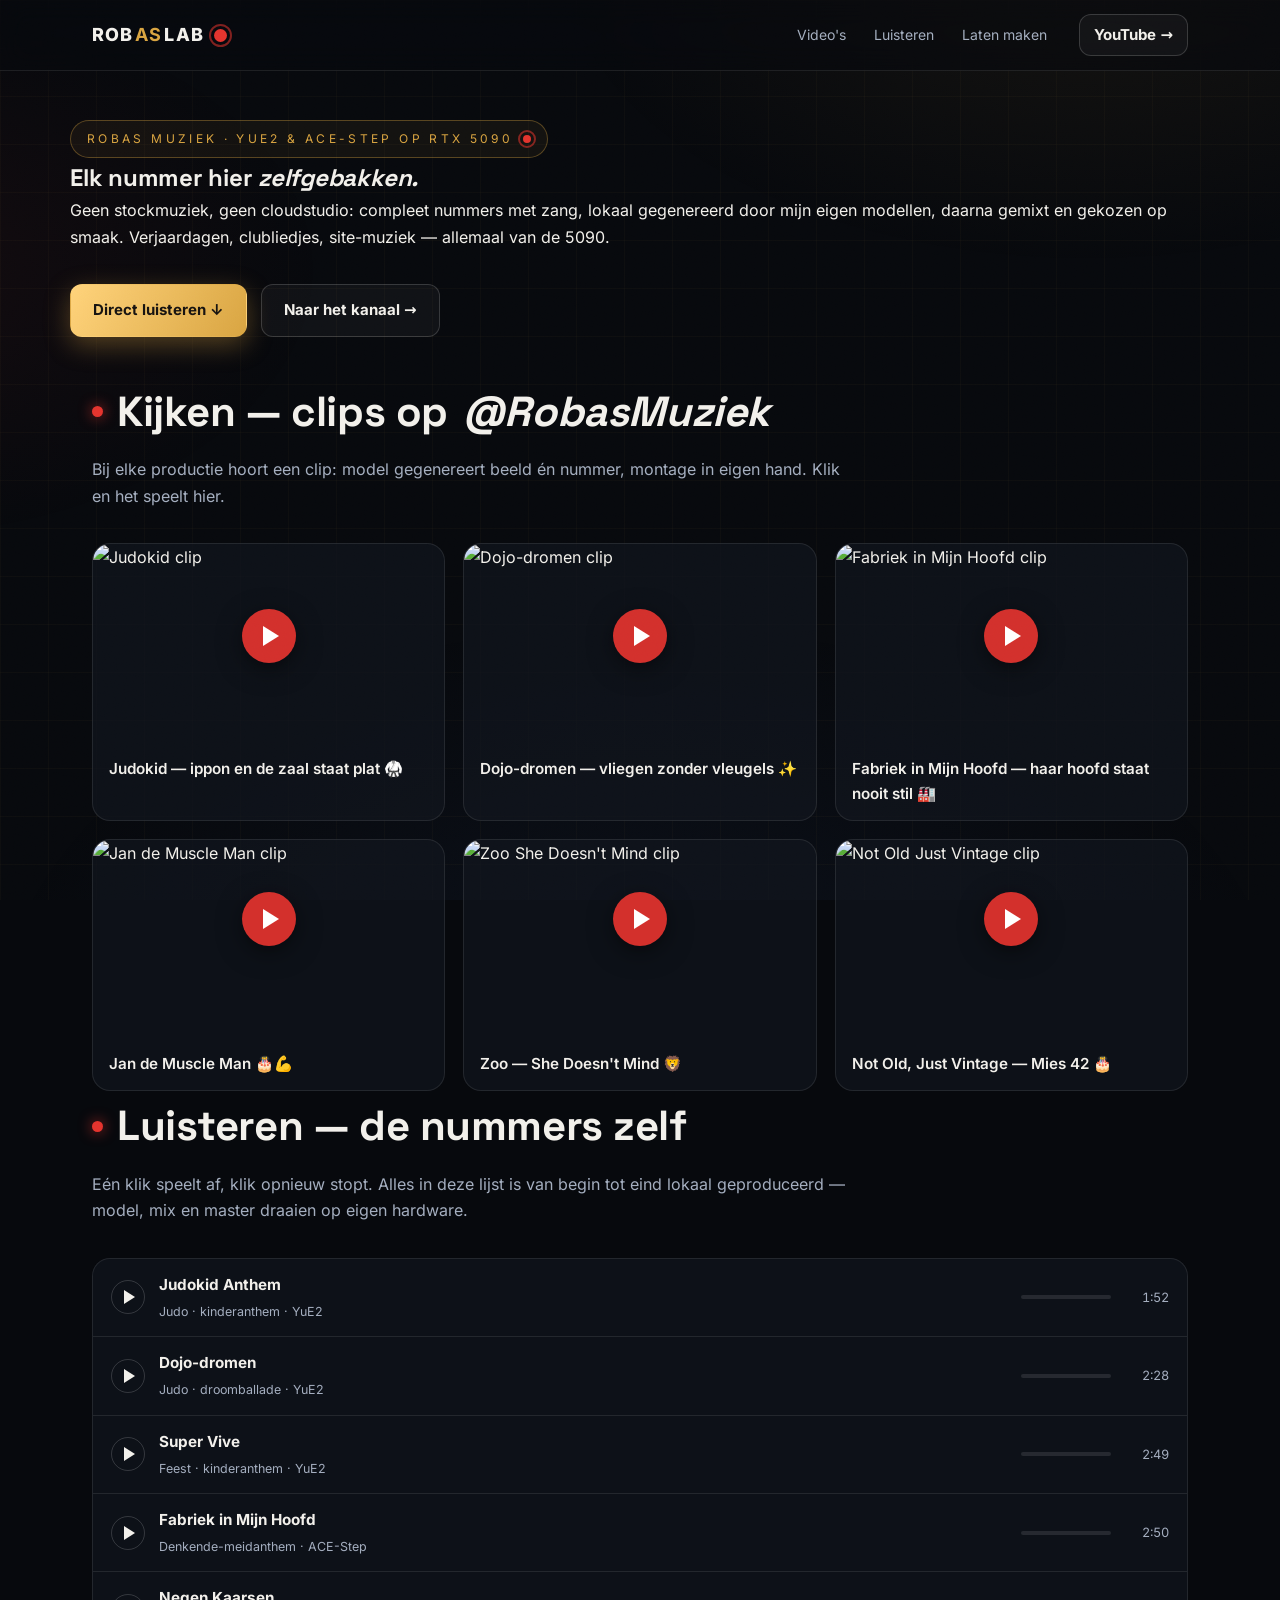
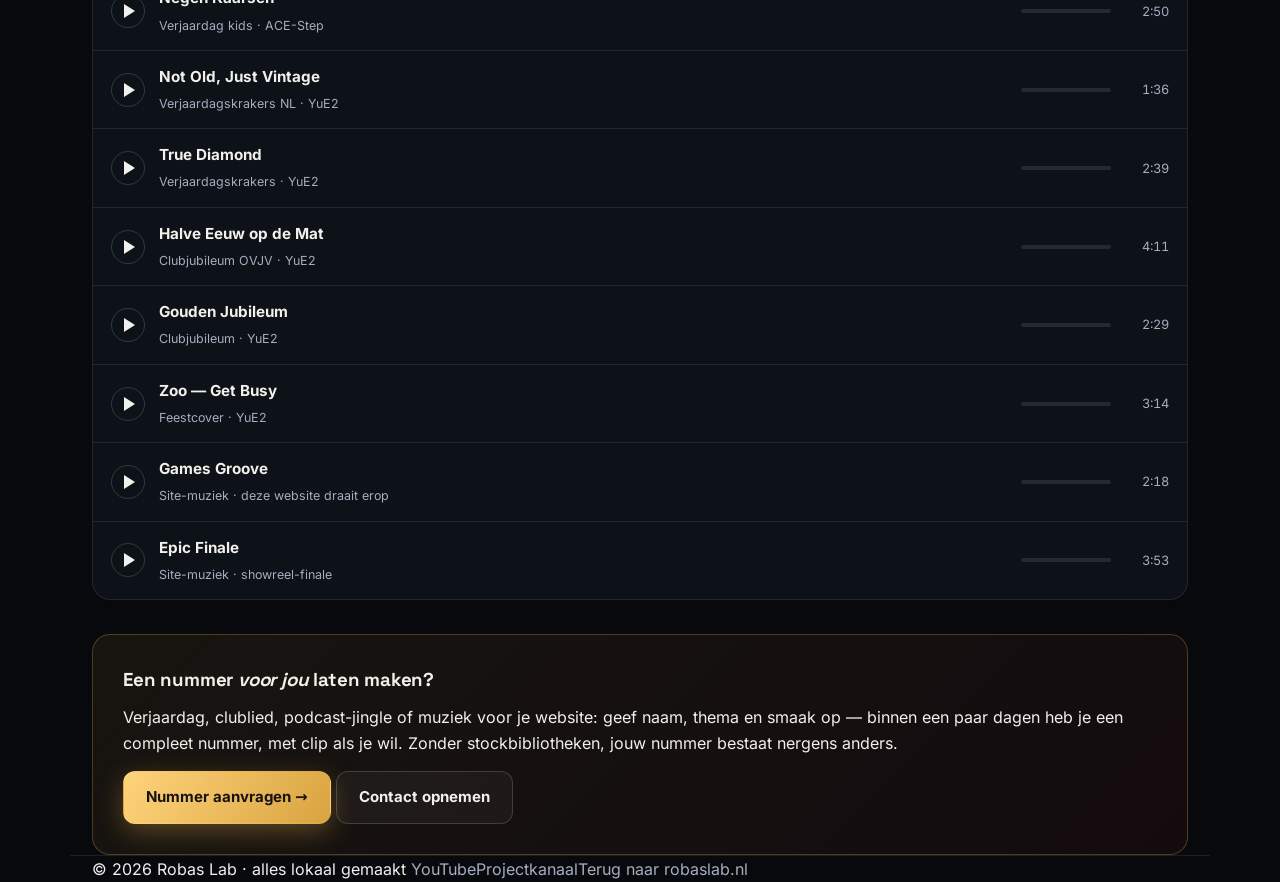
==== commit 3d2992cc: "techniek: lettertypen lokaal, SEO-basics, zonder-JS-waarden, toegankelijkheid" ====
--- a/muziek/index.html
+++ b/muziek/index.html
@@ -5,8 +5,8 @@
 <meta name="viewport" content="width=device-width,initial-scale=1">
 <title>Robas Muziek — nummers gemaakt en gemixt op eigen machine</title>
 <meta name="description" content="Alle muziek van Robas: compleet zelf geproduceerd met lokaal draaiende modellen (YuE2, ACE-Step) op één RTX 5090. Luister en kijk, en laat er een voor je maken.">
-<link rel="preconnect" href="https://fonts.googleapis.com"><link rel="preconnect" href="https://fonts.gstatic.com" crossorigin>
-<link href="https://fonts.googleapis.com/css2?family=Inter:wght@400;600;800&family=Space+Grotesk:wght@500;700&display=swap" rel="stylesheet">
+<link rel="preload" href="/assets/fonts/inter-var.woff2" as="font" type="font/woff2" crossorigin>
+<link rel="preload" href="/assets/fonts/space-grotesk-var.woff2" as="font" type="font/woff2" crossorigin>
 <link rel="stylesheet" href="/assets/app.css">
 <link rel="stylesheet" href="/assets/muziek.css">
 <link rel="icon" href="data:image/svg+xml,<svg xmlns='http://www.w3.org/2000/svg' viewBox='0 0 100 100'><rect width='100' height='100' rx='22' fill='%2307090d'/><circle cx='50' cy='50' r='26' fill='%23e4342e'/></svg>">
--- a/assets/app.css
+++ b/assets/app.css
@@ -1,3 +1,5 @@
+@font-face{font-family:Inter;font-style:normal;font-weight:400 800;font-display:swap;src:url(fonts/inter-var.woff2) format("woff2")}
+@font-face{font-family:"Space Grotesk";font-style:normal;font-weight:500 700;font-display:swap;src:url(fonts/space-grotesk-var.woff2) format("woff2")}
 /* ═══════════════ ROBAS LAB — huisstijl 2026 ═══════════════ */
 :root{
   --bg:#07090d; --bg2:#0b0f16; --panel:rgba(17,22,30,.72); --panel-solid:#11151d;
@@ -263,3 +265,23 @@
 .mcard li::before{content:"";position:absolute;left:0;top:.55em;width:6px;height:6px;border-radius:50%;
   background:linear-gradient(135deg,var(--acc),var(--red))}
 .mnote{margin-top:14px;font-size:.78rem;color:var(--dim);border-top:1px dashed var(--line);padding-top:10px}
+
+/* ── textuur: subtiel grid, film-grain, gouden scrollbar (geleend uit brief-001, Qwen4-Max) ── */
+body{background-image:
+  linear-gradient(rgba(217,164,65,.032) 1px,transparent 1px),
+  linear-gradient(90deg,rgba(217,164,65,.032) 1px,transparent 1px);
+  background-size:48px 48px;background-attachment:fixed}
+body::after{content:"";position:fixed;inset:0;z-index:61;pointer-events:none;opacity:.05;mix-blend-mode:overlay;
+  background-image:url("data:image/svg+xml,%3Csvg xmlns='http://www.w3.org/2000/svg' width='160' height='160'%3E%3Cfilter id='n'%3E%3CfeTurbulence type='fractalNoise' baseFrequency='0.9' numOctaves='2'/%3E%3C/filter%3E%3Crect width='160' height='160' filter='url(%23n)'/%3E%3C/svg%3E")}
+html{scrollbar-color:var(--acc) var(--bg2);scrollbar-width:thin}
+::-webkit-scrollbar{width:11px;height:11px}
+::-webkit-scrollbar-track{background:var(--bg2)}
+::-webkit-scrollbar-thumb{background:linear-gradient(180deg,var(--acc),#8a6a33);border:3px solid var(--bg2);border-radius:8px}
+::-webkit-scrollbar-thumb:hover{background:linear-gradient(180deg,var(--acc2),var(--acc))}
+
+/* ── accessibility: skip-link, focus-ring, marquee ── */
+.skip{position:absolute;left:-9999px;top:10px;z-index:70;background:var(--acc);color:#141007;font-weight:700;padding:9px 16px;border-radius:8px}
+.skip:focus{left:12px}
+:focus-visible{outline:2px solid var(--acc2);outline-offset:3px;border-radius:4px}
+.marquee:hover .track{animation-play-state:paused}
+@media(prefers-reduced-motion:reduce){.marquee .track{animation:none}}
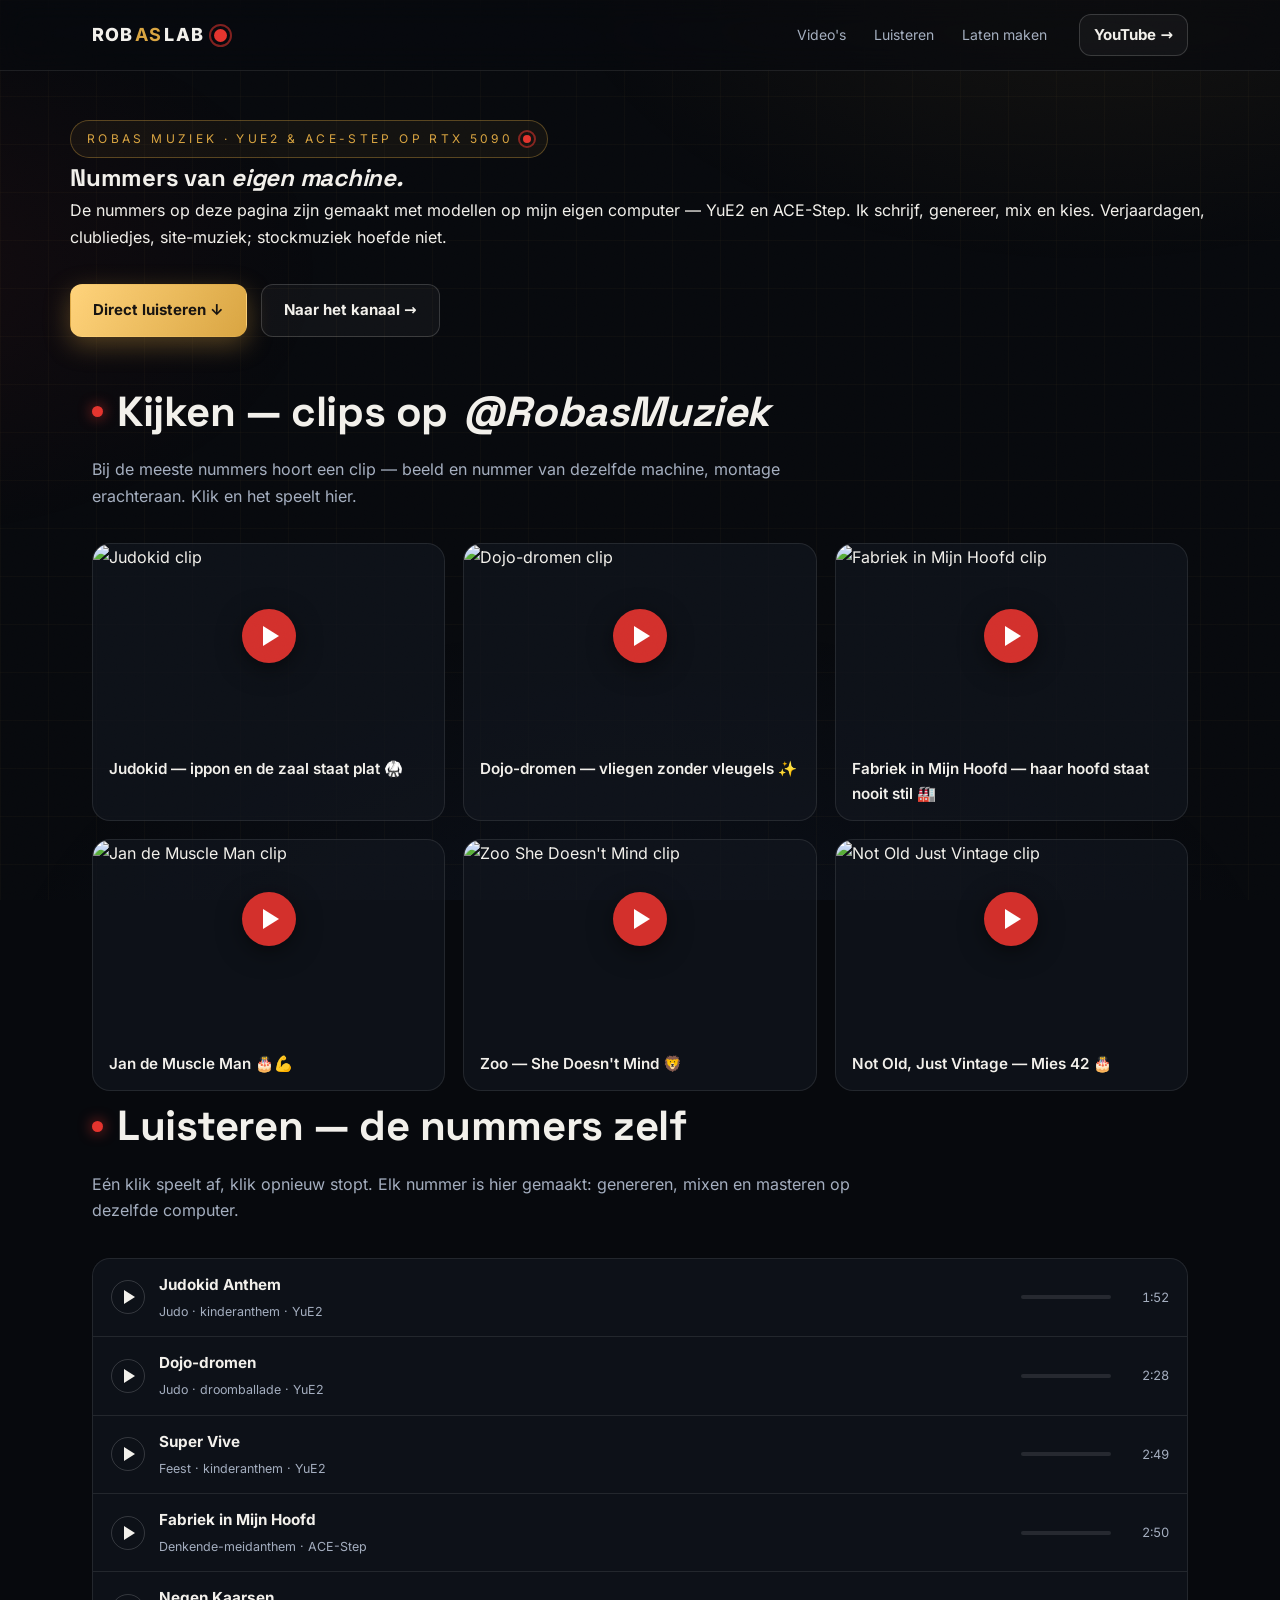
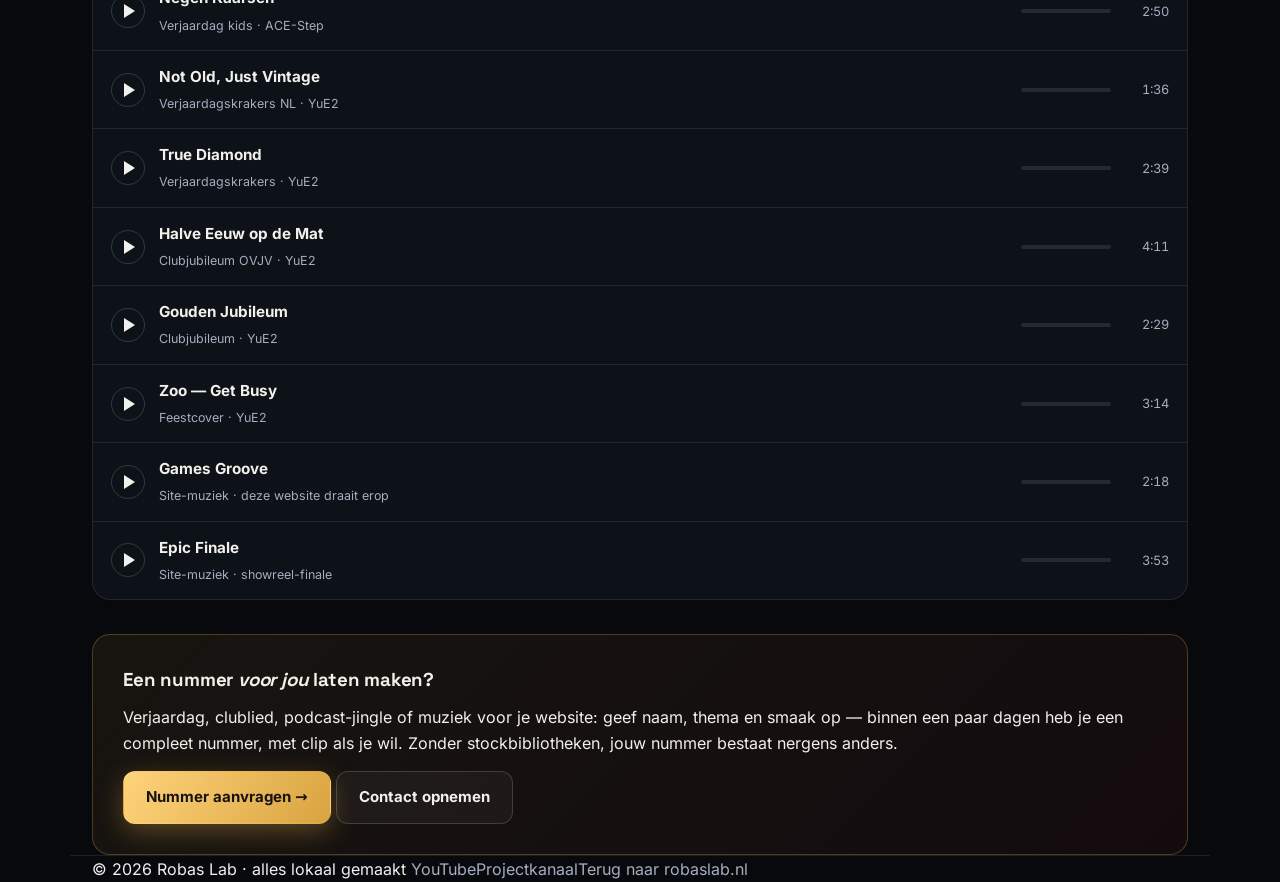
==== commit c1fb0646: "toon: kopij neutraal en nuchter — demo voorop, showcijfers en groeiverhaal eruit" ====
--- a/muziek/index.html
+++ b/muziek/index.html
@@ -23,8 +23,8 @@
 
 <section class="mhero wrap">
   <span class="kicker rv">Robas Muziek · YuE2 &amp; ACE-Step op RTX 5090 <span class="dot"></span></span>
-  <h1 class="rv" data-d="1">Elk nummer hier <em>zelfgebakken.</em></h1>
-  <p class="lead rv" data-d="2">Geen stockmuziek, geen cloudstudio: compleet nummers met zang, lokaal gegenereerd door mijn eigen modellen, daarna gemixt en gekozen op smaak. Verjaardagen, clubliedjes, site-muziek — allemaal van de 5090.</p>
+  <h1 class="rv" data-d="1">Nummers van <em>eigen machine.</em></h1>
+  <p class="lead rv" data-d="2">De nummers op deze pagina zijn gemaakt met modellen op mijn eigen computer — YuE2 en ACE-Step. Ik schrijf, genereer, mix en kies. Verjaardagen, clubliedjes, site-muziek; stockmuziek hoefde niet.</p>
   <div class="cta rv" data-d="3">
     <a class="btn gold" href="#luisteren">Direct luisteren ↓</a>
     <a class="btn ghost" href="https://www.youtube.com/@RobasMuziek" target="_blank" rel="noopener">Naar het kanaal →</a>
@@ -35,7 +35,7 @@
 <section id="videos" class="wrap">
   <div class="sec-head">
     <h2 class="rv">Kijken — clips op <em>@RobasMuziek</em></h2>
-    <p class="rv" data-d="1">Bij elke productie hoort een clip: model gegenereert beeld én nummer, montage in eigen hand. Klik en het speelt hier.</p>
+    <p class="rv" data-d="1">Bij de meeste nummers hoort een clip — beeld en nummer van dezelfde machine, montage erachteraan. Klik en het speelt hier.</p>
   </div>
   <div class="mgrid">
     <div class="vcard rv" data-yt="zWCzYhRotI8" data-label="Judokid — ippon en de zaal staat plat">
@@ -63,7 +63,7 @@
 <section id="luisteren" class="wrap">
   <div class="sec-head">
     <h2 class="rv">Luisteren — de nummers zelf</h2>
-    <p class="rv" data-d="1">Eén klik speelt af, klik opnieuw stopt. Alles in deze lijst is van begin tot eind lokaal geproduceerd — model, mix en master draaien op eigen hardware.</p>
+    <p class="rv" data-d="1">Eén klik speelt af, klik opnieuw stopt. Elk nummer is hier gemaakt: genereren, mixen en masteren op dezelfde computer.</p>
   </div>
   <div class="player rv" data-d="2">
     <div class="prow" data-src="/media/muziek/judokid.m4a" data-dur="112"><span class="pbtn"><i></i></span><span class="pinfo"><b>Judokid Anthem</b><span>Judo · kinderanthem · YuE2</span></span><span class="pbar"><u></u></span><span class="ptime">1:52</span></div>
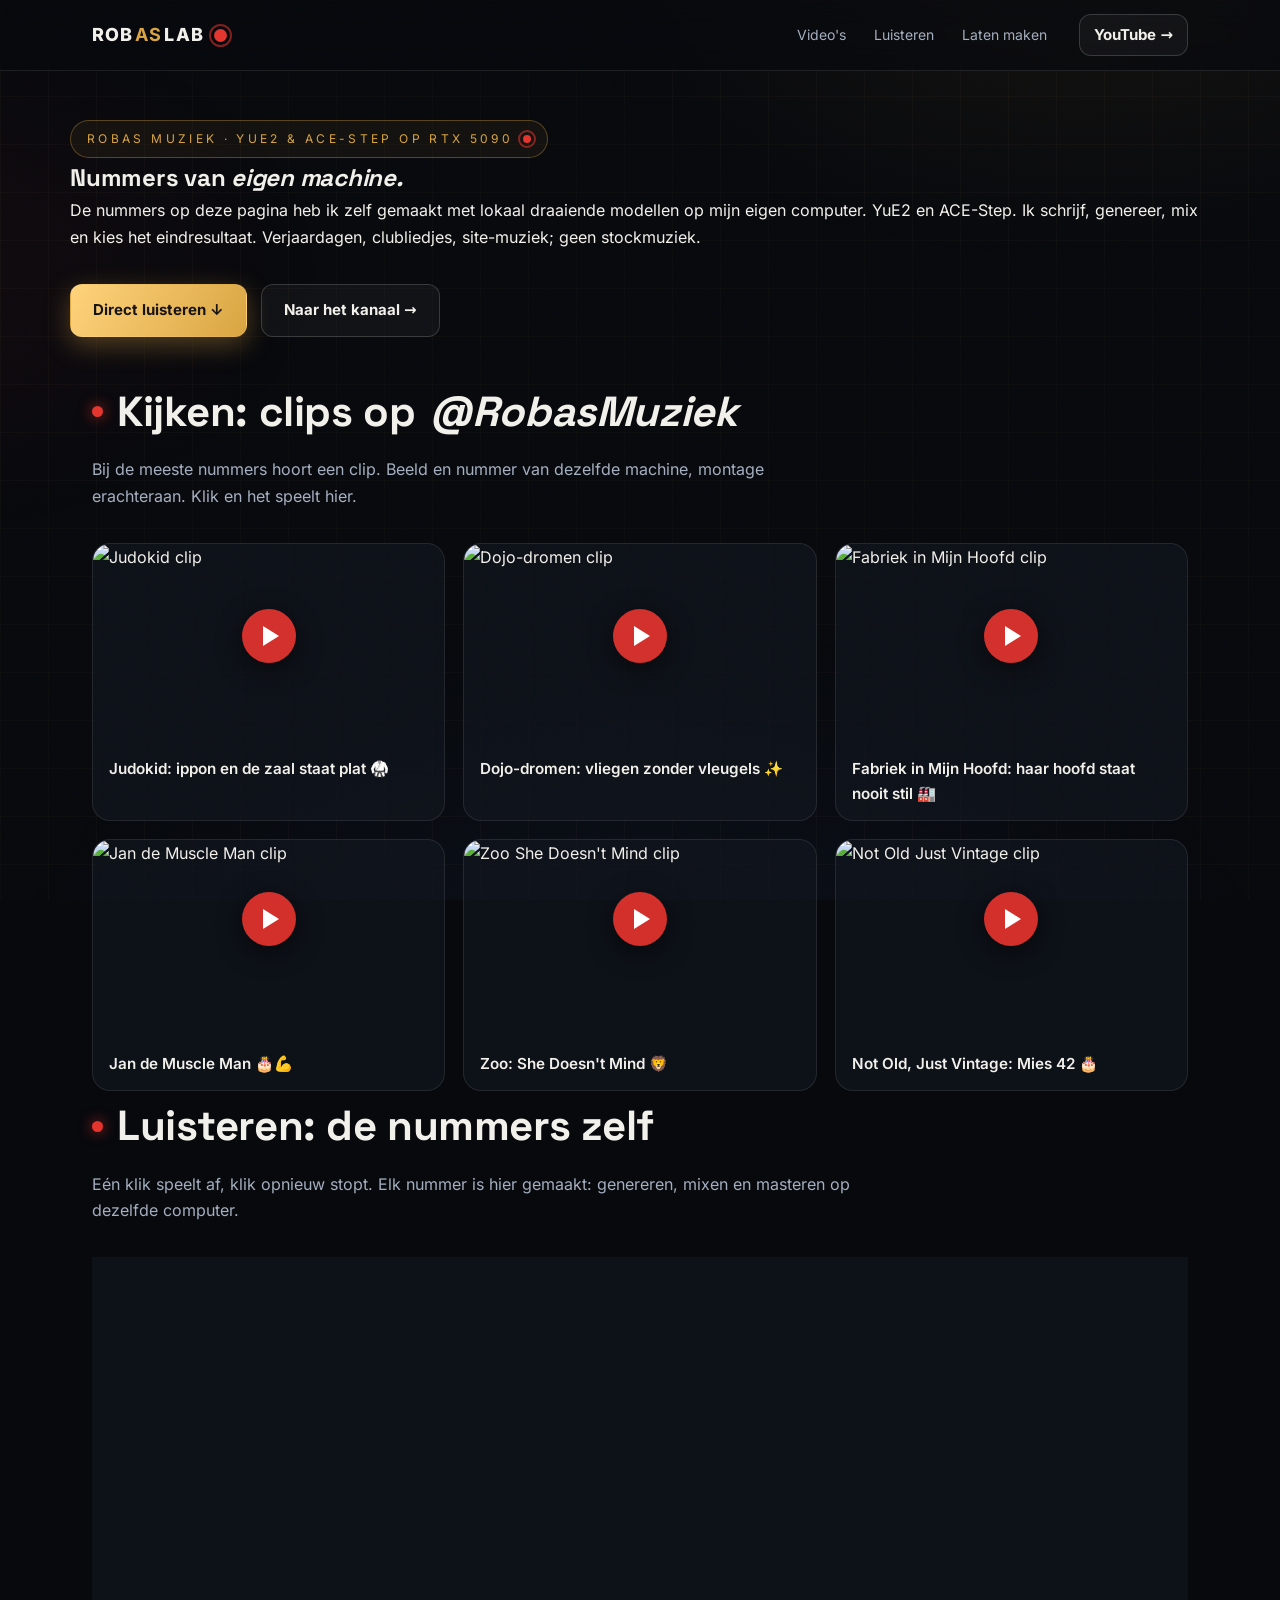
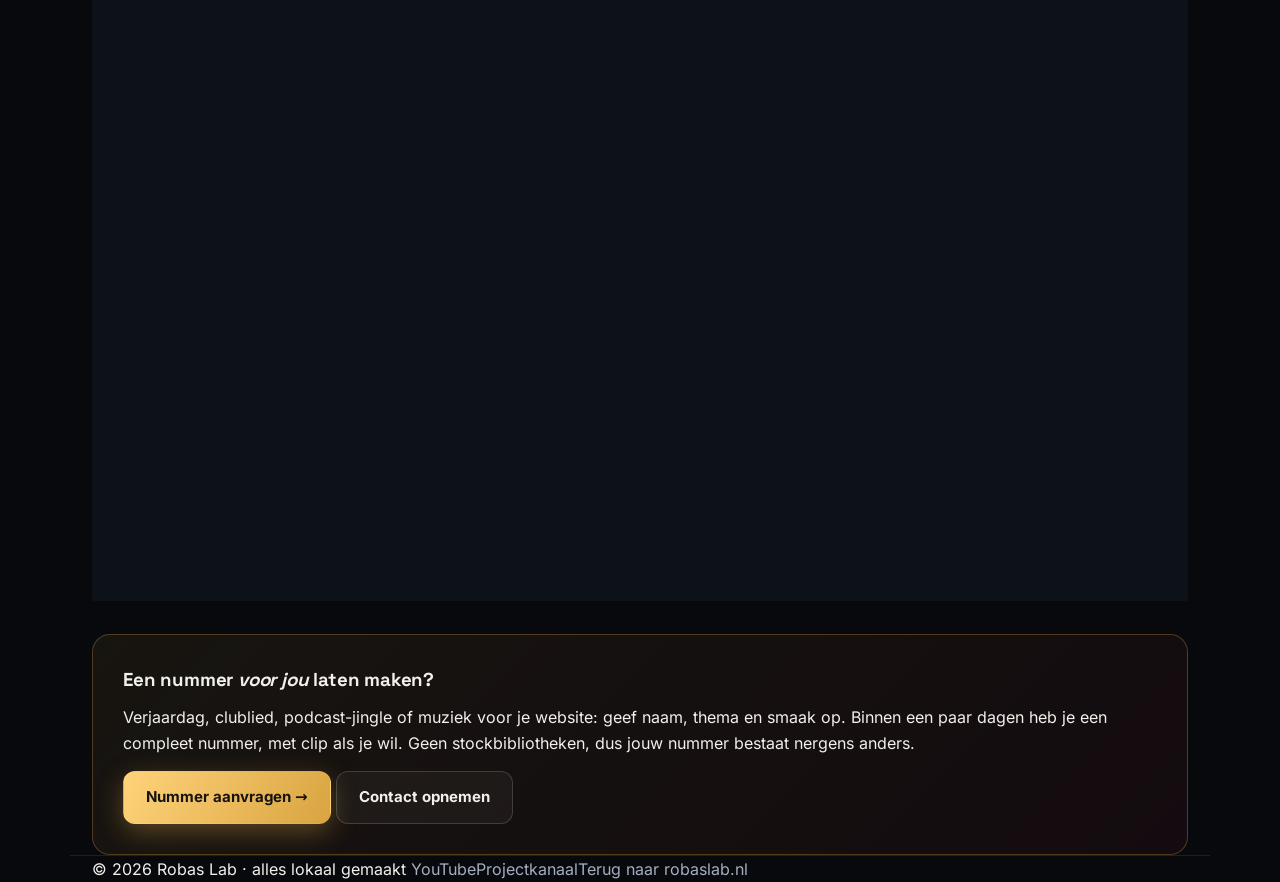
==== commit f93a16c7: "Homepage copy: natuurlijke Nederlands, geen vertaaltaal - Hero-lead, H1, footnote: zinnen opnieuw ge" ====
--- a/muziek/index.html
+++ b/muziek/index.html
@@ -3,8 +3,8 @@
 <head>
 <meta charset="utf-8">
 <meta name="viewport" content="width=device-width,initial-scale=1">
-<title>Robas Muziek — nummers gemaakt en gemixt op eigen machine</title>
-<meta name="description" content="Alle muziek van Robas: compleet zelf geproduceerd met lokaal draaiende modellen (YuE2, ACE-Step) op één RTX 5090. Luister en kijk, en laat er een voor je maken.">
+<title>Robas Muziek: nummers gemaakt en gemengd op een eigen machine</title>
+<meta name="description" content="Alle muziek van Robas, zelf gemaakt met lokaal draaiende modellen (YuE2 en ACE-Step) op één RTX 5090. Luister en kijk, laat er een voor je maken.">
 <link rel="preload" href="/assets/fonts/inter-var.woff2" as="font" type="font/woff2" crossorigin>
 <link rel="preload" href="/assets/fonts/space-grotesk-var.woff2" as="font" type="font/woff2" crossorigin>
 <link rel="stylesheet" href="/assets/app.css">
@@ -24,7 +24,7 @@
 <section class="mhero wrap">
   <span class="kicker rv">Robas Muziek · YuE2 &amp; ACE-Step op RTX 5090 <span class="dot"></span></span>
   <h1 class="rv" data-d="1">Nummers van <em>eigen machine.</em></h1>
-  <p class="lead rv" data-d="2">De nummers op deze pagina zijn gemaakt met modellen op mijn eigen computer — YuE2 en ACE-Step. Ik schrijf, genereer, mix en kies. Verjaardagen, clubliedjes, site-muziek; stockmuziek hoefde niet.</p>
+  <p class="lead rv" data-d="2">De nummers op deze pagina heb ik zelf gemaakt met lokaal draaiende modellen op mijn eigen computer. YuE2 en ACE-Step. Ik schrijf, genereer, mix en kies het eindresultaat. Verjaardagen, clubliedjes, site-muziek; geen stockmuziek.</p>
   <div class="cta rv" data-d="3">
     <a class="btn gold" href="#luisteren">Direct luisteren ↓</a>
     <a class="btn ghost" href="https://www.youtube.com/@RobasMuziek" target="_blank" rel="noopener">Naar het kanaal →</a>
@@ -34,35 +34,35 @@
 <!-- ══ VIDEO'S ══ -->
 <section id="videos" class="wrap">
   <div class="sec-head">
-    <h2 class="rv">Kijken — clips op <em>@RobasMuziek</em></h2>
-    <p class="rv" data-d="1">Bij de meeste nummers hoort een clip — beeld en nummer van dezelfde machine, montage erachteraan. Klik en het speelt hier.</p>
+    <h2 class="rv">Kijken: clips op <em>@RobasMuziek</em></h2>
+    <p class="rv" data-d="1">Bij de meeste nummers hoort een clip. Beeld en nummer van dezelfde machine, montage erachteraan. Klik en het speelt hier.</p>
   </div>
   <div class="mgrid">
-    <div class="vcard rv" data-yt="zWCzYhRotI8" data-label="Judokid — ippon en de zaal staat plat">
+    <div class="vcard rv" data-yt="zWCzYhRotI8" data-label="Judokid: ippon en de zaal staat plat">
       <img src="https://i.ytimg.com/vi/zWCzYhRotI8/hqdefault.jpg" alt="Judokid clip" loading="lazy"><span class="vp"><i></i></span>
-      <div class="vt">Judokid — ippon en de zaal staat plat 🥋</div></div>
-    <div class="vcard rv" data-d="1" data-yt="0TC6PW0nNoo" data-label="Dojo-dromen — vliegen zonder vleugels">
+      <div class="vt">Judokid: ippon en de zaal staat plat 🥋</div></div>
+    <div class="vcard rv" data-d="1" data-yt="0TC6PW0nNoo" data-label="Dojo-dromen: vliegen zonder vleugels">
       <img src="https://i.ytimg.com/vi/0TC6PW0nNoo/hqdefault.jpg" alt="Dojo-dromen clip" loading="lazy"><span class="vp"><i></i></span>
-      <div class="vt">Dojo-dromen — vliegen zonder vleugels ✨</div></div>
-    <div class="vcard rv" data-d="2" data-yt="xko_4POZR04" data-label="Fabriek in Mijn Hoofd — haar hoofd staat nooit stil">
+      <div class="vt">Dojo-dromen: vliegen zonder vleugels ✨</div></div>
+    <div class="vcard rv" data-d="2" data-yt="xko_4POZR04" data-label="Fabriek in Mijn Hoofd: haar hoofd staat nooit stil">
       <img src="https://i.ytimg.com/vi/xko_4POZR04/hqdefault.jpg" alt="Fabriek in Mijn Hoofd clip" loading="lazy"><span class="vp"><i></i></span>
-      <div class="vt">Fabriek in Mijn Hoofd — haar hoofd staat nooit stil 🏭</div></div>
-    <div class="vcard rv" data-d="3" data-yt="HF27YmNnp_c" data-label="Jan de Muscle Man — de enige waar de Hulk niet aan tippen kan">
+      <div class="vt">Fabriek in Mijn Hoofd: haar hoofd staat nooit stil 🏭</div></div>
+    <div class="vcard rv" data-d="3" data-yt="HF27YmNnp_c" data-label="Jan de Muscle Man: de enige waar de Hulk niet aan tippen kan">
       <img src="https://i.ytimg.com/vi/HF27YmNnp_c/hqdefault.jpg" alt="Jan de Muscle Man clip" loading="lazy"><span class="vp"><i></i></span>
       <div class="vt">Jan de Muscle Man 🎂💪</div></div>
-    <div class="vcard rv" data-d="4" data-yt="4wVKZ0HcINo" data-label="Zoo — She Doesn't Mind (Dirty Thirty-Four)">
+    <div class="vcard rv" data-d="4" data-yt="4wVKZ0HcINo" data-label="Zoo: She Doesn't Mind (Dirty Thirty-Four)">
       <img src="https://i.ytimg.com/vi/4wVKZ0HcINo/hqdefault.jpg" alt="Zoo She Doesn't Mind clip" loading="lazy"><span class="vp"><i></i></span>
-      <div class="vt">Zoo — She Doesn't Mind 🦁</div></div>
-    <div class="vcard rv" data-d="5" data-yt="xAdsl7TCZuU" data-label="Mies 42 — Not Old, Just Vintage">
+      <div class="vt">Zoo: She Doesn't Mind 🦁</div></div>
+    <div class="vcard rv" data-d="5" data-yt="xAdsl7TCZuU" data-label="Mies 42: Not Old, Just Vintage">
       <img src="https://i.ytimg.com/vi/xAdsl7TCZuU/hqdefault.jpg" alt="Not Old Just Vintage clip" loading="lazy"><span class="vp"><i></i></span>
-      <div class="vt">Not Old, Just Vintage — Mies 42 🎂</div></div>
+      <div class="vt">Not Old, Just Vintage: Mies 42 🎂</div></div>
   </div>
 </section>
 
 <!-- ══ LUISTEREN ══ -->
 <section id="luisteren" class="wrap">
   <div class="sec-head">
-    <h2 class="rv">Luisteren — de nummers zelf</h2>
+    <h2 class="rv">Luisteren: de nummers zelf</h2>
     <p class="rv" data-d="1">Eén klik speelt af, klik opnieuw stopt. Elk nummer is hier gemaakt: genereren, mixen en masteren op dezelfde computer.</p>
   </div>
   <div class="player rv" data-d="2">
@@ -75,7 +75,7 @@
     <div class="prow" data-src="/media/muziek/true-diamond.m4a" data-dur="159"><span class="pbtn"><i></i></span><span class="pinfo"><b>True Diamond</b><span>Verjaardagskrakers · YuE2</span></span><span class="pbar"><u></u></span><span class="ptime">2:39</span></div>
     <div class="prow" data-src="/media/muziek/halve-eeuw.m4a" data-dur="251"><span class="pbtn"><i></i></span><span class="pinfo"><b>Halve Eeuw op de Mat</b><span>Clubjubileum OVJV · YuE2</span></span><span class="pbar"><u></u></span><span class="ptime">4:11</span></div>
     <div class="prow" data-src="/media/muziek/gouden-jubileum.m4a" data-dur="149"><span class="pbtn"><i></i></span><span class="pinfo"><b>Gouden Jubileum</b><span>Clubjubileum · YuE2</span></span><span class="pbar"><u></u></span><span class="ptime">2:29</span></div>
-    <div class="prow" data-src="/media/muziek/zoo-get-busy.m4a" data-dur="194"><span class="pbtn"><i></i></span><span class="pinfo"><b>Zoo — Get Busy</b><span>Feestcover · YuE2</span></span><span class="pbar"><u></u></span><span class="ptime">3:14</span></div>
+    <div class="prow" data-src="/media/muziek/zoo-get-busy.m4a" data-dur="194"><span class="pbtn"><i></i></span><span class="pinfo"><b>Zoo: Get Busy</b><span>Feestcover · YuE2</span></span><span class="pbar"><u></u></span><span class="ptime">3:14</span></div>
     <div class="prow" data-src="/media/muziek/games-groove.m4a" data-dur="138"><span class="pbtn"><i></i></span><span class="pinfo"><b>Games Groove</b><span>Site-muziek · deze website draait erop</span></span><span class="pbar"><u></u></span><span class="ptime">2:18</span></div>
     <div class="prow" data-src="/media/muziek/epic-finale.m4a" data-dur="233"><span class="pbtn"><i></i></span><span class="pinfo"><b>Epic Finale</b><span>Site-muziek · showreel-finale</span></span><span class="pbar"><u></u></span><span class="ptime">3:53</span></div>
   </div>
@@ -85,7 +85,7 @@
 <section id="latenmaken" class="wrap">
   <div class="mbox rv">
     <h3>Een nummer <em>voor jou</em> laten maken?</h3>
-    <p>Verjaardag, clublied, podcast-jingle of muziek voor je website: geef naam, thema en smaak op — binnen een paar dagen heb je een compleet nummer, met clip als je wil. Zonder stockbibliotheken, jouw nummer bestaat nergens anders.</p>
+    <p>Verjaardag, clublied, podcast-jingle of muziek voor je website: geef naam, thema en smaak op. Binnen een paar dagen heb je een compleet nummer, met clip als je wil. Geen stockbibliotheken, dus jouw nummer bestaat nergens anders.</p>
     <div class="row" style="margin-top:14px"><a class="btn gold" href="mailto:robaslab@gmail.com?subject=Muziek%20laten%20maken&body=Thema%2Fnaam%3A%20%0AWanneer%20is%27t%20voor%3A%20%0ASmaak%20(stijl%2C%20voorbeelden)%3A%20">Nummer aanvragen →</a>
     <a class="btn ghost" href="/#contact">Contact opnemen</a></div>
   </div>
--- a/assets/app.css
+++ b/assets/app.css
@@ -12,9 +12,12 @@
 html{scroll-behavior:smooth;scroll-padding-top:92px}
 body{background:var(--bg);color:var(--tx);font-family:Inter,ui-sans-serif,system-ui,"Segoe UI",Roboto,Arial,sans-serif;line-height:1.65;overflow-x:hidden}
 body::before{content:"";position:fixed;inset:0;background:
+  linear-gradient(rgba(217,164,65,.032) 1px,transparent 1px),
+  linear-gradient(90deg,rgba(217,164,65,.032) 1px,transparent 1px),
   radial-gradient(900px 520px at 85% -5%, rgba(217,164,65,.07), transparent 60%),
   radial-gradient(760px 460px at -10% 30%, rgba(228,52,46,.06), transparent 60%),
   radial-gradient(1100px 700px at 50% 115%, rgba(70,110,190,.08), transparent 60%);
+  background-size:48px 48px,48px 48px,auto,auto,auto;
   pointer-events:none;z-index:0}
 h1,h2,h3,.disp{font-family:"Space Grotesk",Inter,sans-serif;letter-spacing:-.01em}
 a{color:var(--acc);text-decoration:none}
@@ -267,10 +270,7 @@
 .mnote{margin-top:14px;font-size:.78rem;color:var(--dim);border-top:1px dashed var(--line);padding-top:10px}
 
 /* ── textuur: subtiel grid, film-grain, gouden scrollbar (geleend uit brief-001, Qwen4-Max) ── */
-body{background-image:
-  linear-gradient(rgba(217,164,65,.032) 1px,transparent 1px),
-  linear-gradient(90deg,rgba(217,164,65,.032) 1px,transparent 1px);
-  background-size:48px 48px;background-attachment:fixed}
+
 body::after{content:"";position:fixed;inset:0;z-index:61;pointer-events:none;opacity:.05;mix-blend-mode:overlay;
   background-image:url("data:image/svg+xml,%3Csvg xmlns='http://www.w3.org/2000/svg' width='160' height='160'%3E%3Cfilter id='n'%3E%3CfeTurbulence type='fractalNoise' baseFrequency='0.9' numOctaves='2'/%3E%3C/filter%3E%3Crect width='160' height='160' filter='url(%23n)'/%3E%3C/svg%3E")}
 html{scrollbar-color:var(--acc) var(--bg2);scrollbar-width:thin}
@@ -285,3 +285,73 @@
 :focus-visible{outline:2px solid var(--acc2);outline-offset:3px;border-radius:4px}
 .marquee:hover .track{animation-play-state:paused}
 @media(prefers-reduced-motion:reduce){.marquee .track{animation:none}}
+
+.kicker{flex-wrap:wrap;max-width:100%}
+@media(max-width:560px){.kicker{letter-spacing:.16em;font-size:11px}}
+
+/* — lokaal vs frontier — */
+.vs{display:grid;gap:14px;margin-top:20px}
+.vrow{display:flex;justify-content:space-between;gap:18px;border:1px solid var(--line);border-radius:var(--r);padding:18px 20px;background:var(--glass)}
+.vrow h3{margin:2px 0 6px;font-size:18px}
+.vrow p{color:var(--dim);font-size:14.5px}
+.vmeta{font:600 11.5px/1.5 ui-monospace,"SF Mono","Cascadia Code",Consolas,monospace;color:var(--dim);letter-spacing:.04em;margin-bottom:6px;opacity:.85}
+.vstat{align-self:flex-start;white-space:nowrap;text-align:center;font:700 12px ui-monospace,"SF Mono","Cascadia Code",Consolas,monospace;letter-spacing:.08em;padding:8px 14px;border-radius:99px;text-transform:uppercase}
+.vstat small{display:block;font-weight:600;text-transform:none;letter-spacing:0;font-size:10.5px;opacity:.8;margin-top:2px}
+.vstat.ok{color:#8fd8ab;border:1px solid rgba(96,190,133,.45)}
+.vstat.fail{color:#f0908c;border:1px solid rgba(230,90,86,.45)}
+.vstat.wait{color:var(--dim);border:1px dashed var(--line2)}
+.vlist{display:flex;flex-wrap:wrap;gap:8px;margin-top:10px}
+.vlist span{font:600 12px ui-monospace,"SF Mono","Cascadia Code",Consolas,monospace;color:var(--dim);border:1px dashed var(--line);border-radius:8px;padding:6px 10px}
+.vlesson{margin-top:18px;border-left:3px solid var(--acc);padding:6px 16px;color:var(--dim);font-style:italic}
+.vrow .mini{cursor:pointer;font-size:13px;font-weight:600;border:1px solid var(--line2);border-radius:9px;padding:8px 13px;color:var(--tx);text-decoration:none}
+.vrow .mini:hover{border-color:var(--acc);color:var(--acc)}
+@media(max-width:760px){.vrow{flex-wrap:wrap}.vstat{order:-1}}
+
+/* ── release-story (nieuw in het lab) ── */
+.release-kicker{display:inline-flex;align-items:center;gap:12px;font-size:11px;letter-spacing:.26em;text-transform:uppercase;color:var(--acc);
+  border:1px solid rgba(217,164,65,.35);border-radius:999px;padding:9px 18px;background:rgba(217,164,65,.06);margin-bottom:18px}
+.rel-dot{width:9px;height:9px;border-radius:50%;background:var(--red);box-shadow:0 0 14px rgba(228,52,46,.85);animation:ping 2.4s ease-out infinite}
+.rel-tag{color:var(--tx);letter-spacing:.18em}
+.rel-date{color:var(--dim);font-variant-numeric:tabular-nums}
+.rel-title{font-size:clamp(38px,6.5vw,58px);font-weight:800;line-height:1.05;letter-spacing:-.02em;max-width:15ch}
+.rel-title em{font-style:normal;background:linear-gradient(92deg,var(--acc2),var(--acc) 55%,var(--red));
+  -webkit-background-clip:text;background-clip:text;color:transparent}
+.rel-lead{color:var(--dim);max-width:680px;font-size:clamp(15px,1.9vw,18.5px);line-height:1.62;margin-top:18px}
+.rel-lead b{color:var(--tx)}
+.release-grid{display:grid;grid-template-columns:1.34fr 1fr;gap:28px;margin-top:34px;align-items:stretch}
+.release-story{background:var(--panel);border:1px solid var(--line);border-radius:var(--r);padding:26px 26px 22px;backdrop-filter:var(--glass)}
+.release-story h3{font-size:13px;letter-spacing:.14em;text-transform:uppercase;color:var(--acc);margin:0 0 10px}
+.release-story h3:not(:first-child){margin-top:22px}
+.release-story p{color:var(--dim);font-size:15px;line-height:1.72;margin:0 0 12px}
+.release-story p b{color:var(--tx);font-weight:600}
+.release-story p a{color:var(--acc);text-decoration:none;border-bottom:1px solid rgba(217,164,65,.35)}
+.release-story p a:hover{border-bottom-color:var(--acc)}
+.release-spec{background:var(--panel-solid);border:1px solid var(--line);border-radius:var(--r);padding:24px;backdrop-filter:blur(8px);
+  display:flex;flex-direction:column;gap:16px}
+.release-spec h3{font-size:12px;letter-spacing:.16em;text-transform:uppercase;color:var(--acc);margin:0}
+.spec{display:flex;flex-direction:column;gap:0}
+.spec div{display:flex;justify-content:space-between;gap:14px;padding:9px 0;border-bottom:1px dashed var(--line);font-size:13.5px}
+.spec div:last-child{border-bottom:0}
+.spec dt{color:var(--dim)}.spec dd{font-family:ui-monospace,"SF Mono","Cascadia Code",Consolas,monospace;color:var(--tx);text-align:right;font-size:12.5px}
+.release-notes{font-size:13px;line-height:1.65;color:var(--dim);border-left:3px solid var(--red);padding:4px 12px;background:rgba(228,52,46,.05);border-radius:0 8px 8px 0}
+.release-notes b{color:var(--tx)}
+.release-links{display:flex;flex-direction:column;gap:9px;margin-top:auto}
+.release-links a{display:flex;justify-content:space-between;align-items:center;gap:10px;padding:10px 13px;border:1px solid var(--line);border-radius:10px;
+  color:var(--tx);font-size:13px;text-decoration:none;transition:.2s}
+.release-links a:hover{border-color:var(--acc);color:var(--acc)}
+.release-links a span.arr{color:var(--dim);font-size:12px}
+.release-links a:hover span.arr{color:var(--acc)}
+.release-foot{margin-top:22px;font-size:12.5px;color:#77839a;border-top:1px solid var(--line);padding-top:14px;max-width:920px}
+.release-foot code{font-family:ui-monospace,"SF Mono","Cascadia Code",Consolas,monospace;font-size:11.5px;color:var(--dim);
+  background:rgba(255,255,255,.04);border:1px solid var(--line);border-radius:6px;padding:2px 7px}
+@media(max-width:940px){.release-grid{grid-template-columns:1fr}}
+@media(max-width:560px){.release-kicker{letter-spacing:.16em;font-size:10px}.rel-title{font-size:34px}.release-story{padding:20px}}
+
+/* release — gemeten-blokken */
+.release-meas{list-style:none;padding:0;margin:0 0 14px;display:grid;gap:7px}
+.release-meas li{padding:9px 12px;background:rgba(255,255,255,.028);border:1px solid var(--line);border-radius:9px;color:var(--dim);font-size:13.5px;line-height:1.5}
+.release-meas li b{color:var(--acc2);font-weight:700;margin-right:7px;font-family:ui-monospace,"SF Mono","Cascadia Code",Consolas,monospace;font-size:12.5px}
+
+/* release — footnote links */
+.release-foot a{color:var(--acc);text-decoration:none;border-bottom:1px dotted rgba(217,164,65,.4)}
+.release-foot a:hover{border-bottom-color:var(--acc)}
